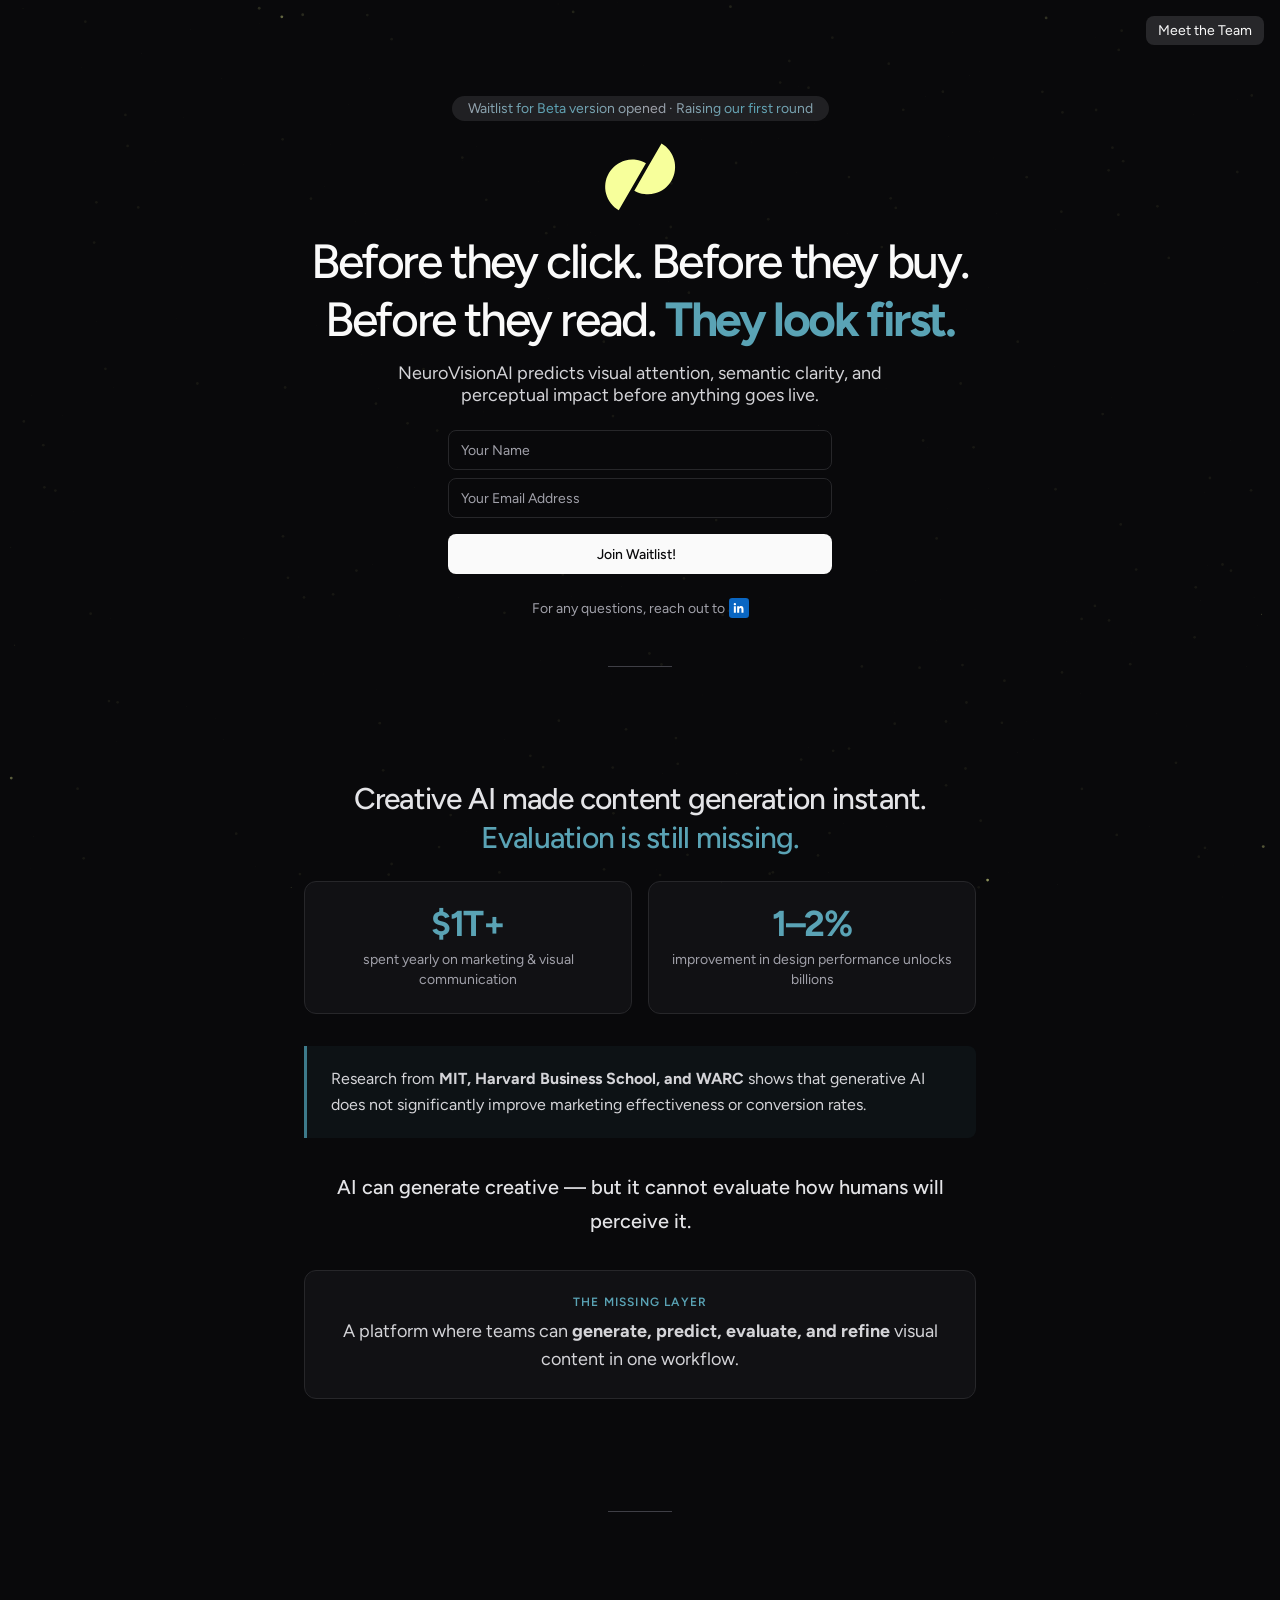
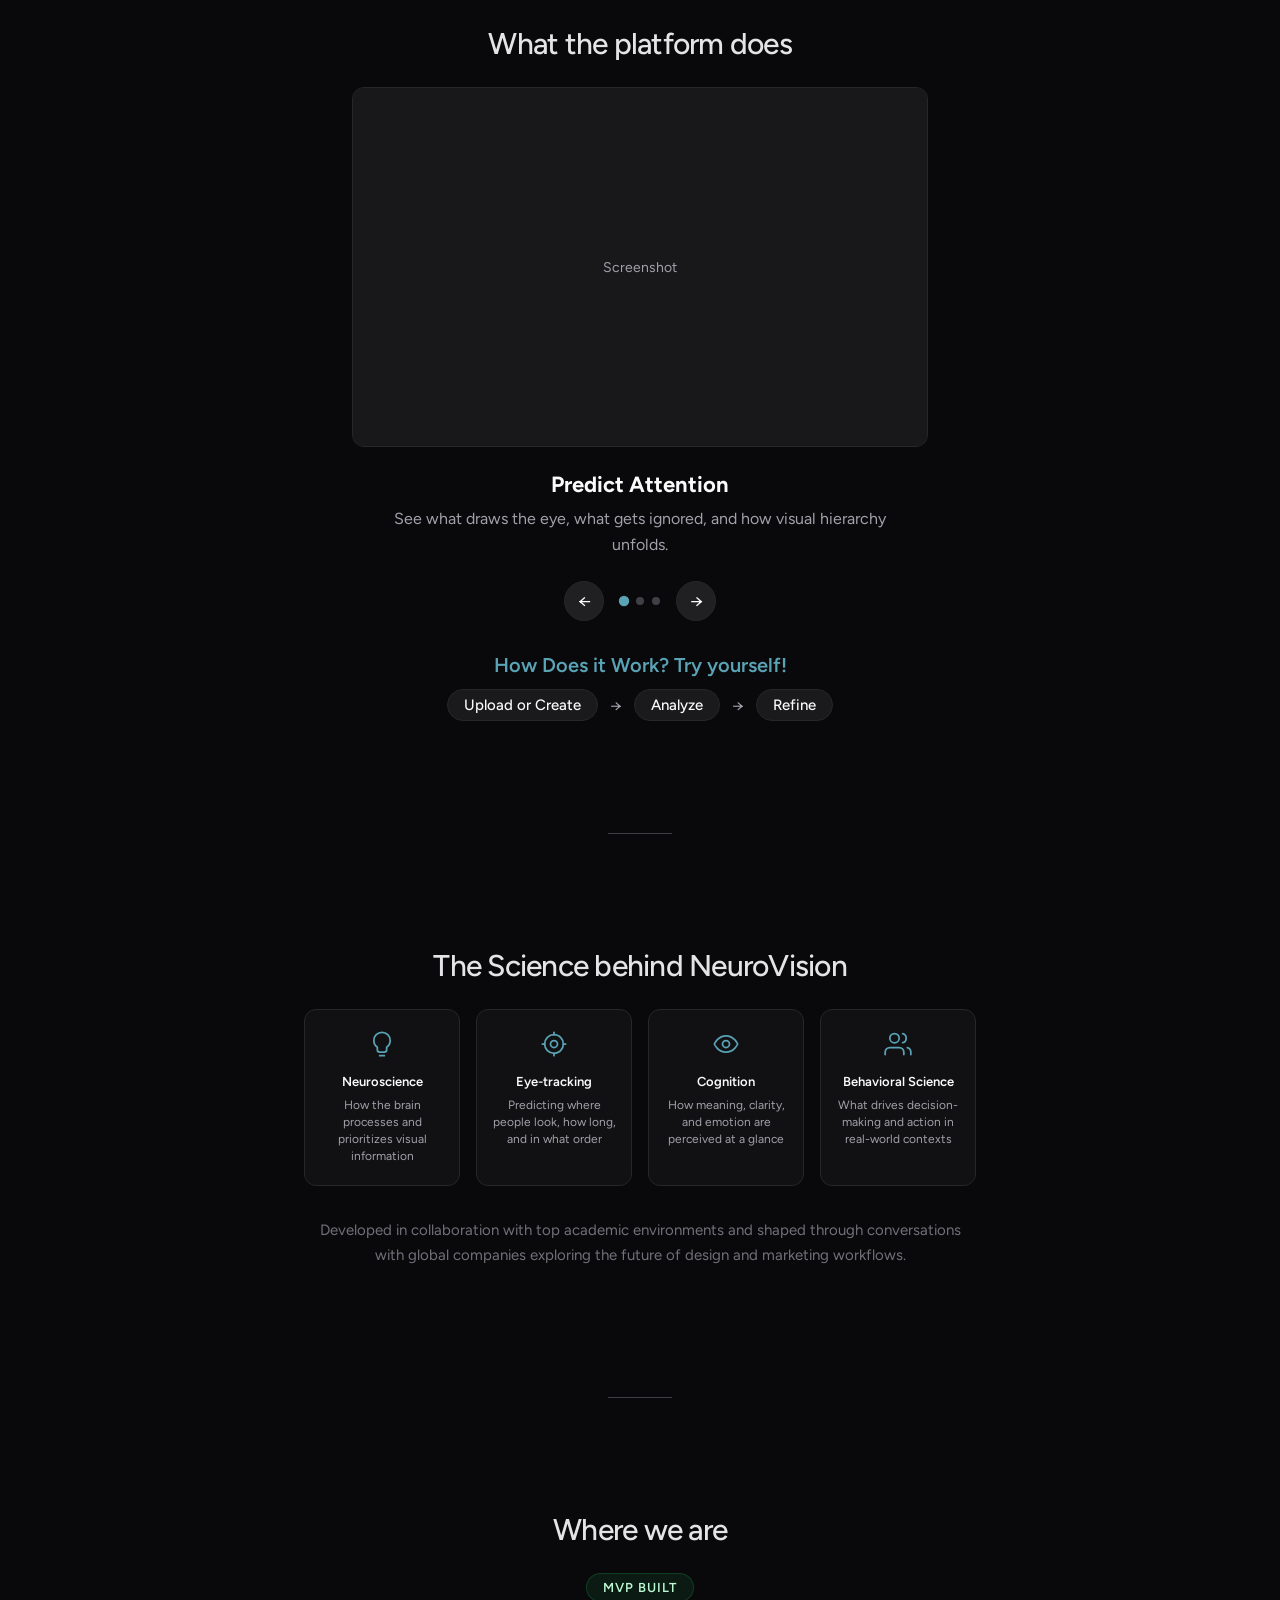
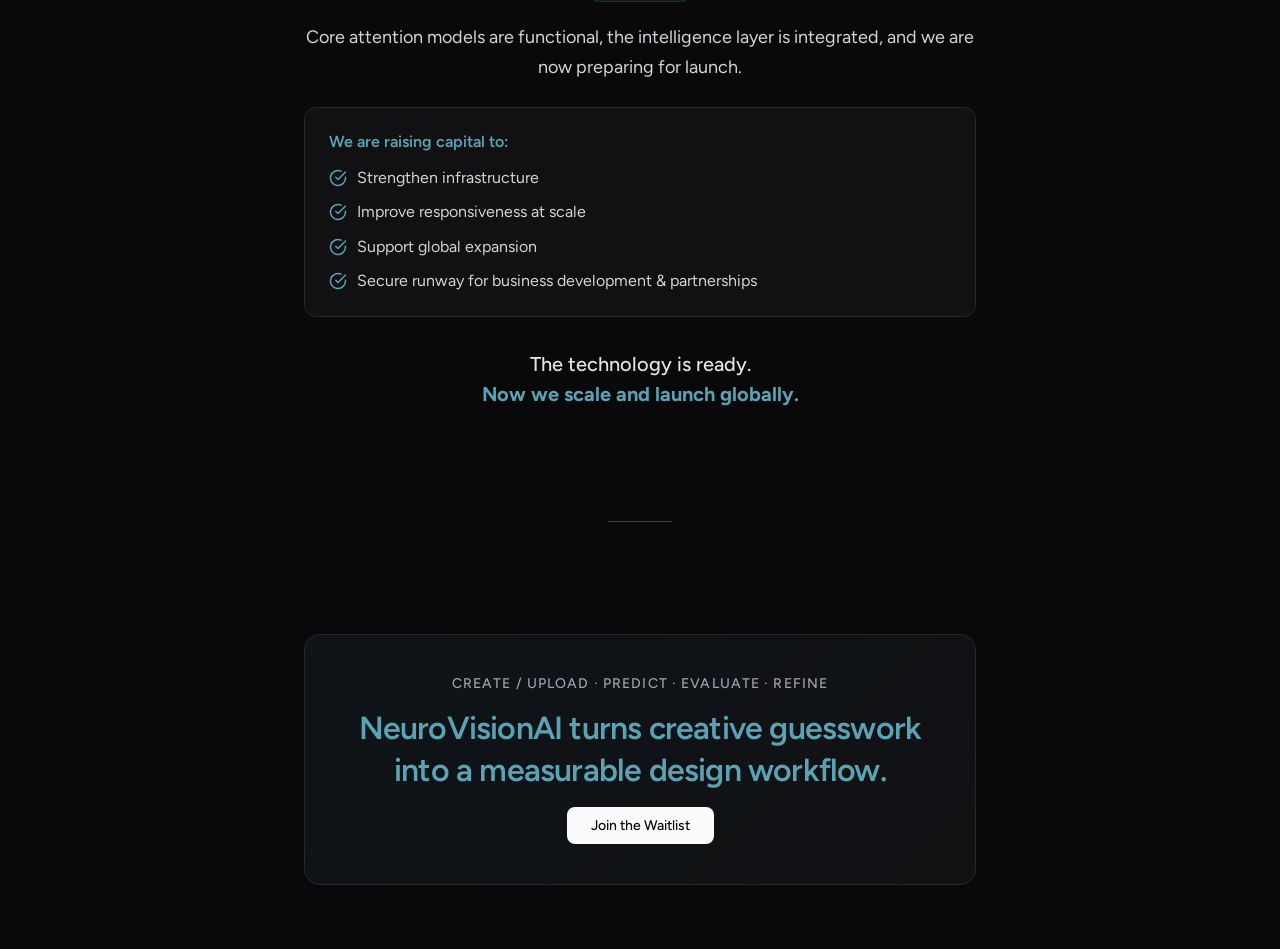
==== index.html @ b52b2489 "init" ====
<!DOCTYPE html>
<html lang="en" class="dark">
<head>
  <meta charset="UTF-8">
  <meta name="viewport" content="width=device-width, initial-scale=1.0">
  <title>NeuroVisionAI — Predict Visual Attention Before Anything Goes Live</title>
  <meta name="description" content="NeuroVisionAI predicts visual attention, semantic clarity, and perceptual impact before anything goes live.">
  <meta property="og:title" content="NeuroVisionAI — Predict Visual Attention Before Anything Goes Live">
  <meta property="og:description" content="NeuroVisionAI predicts visual attention, semantic clarity, and perceptual impact before anything goes live.">
  <meta property="og:image" content="assets/opengraph-image.png">
  <meta name="twitter:card" content="summary_large_image">
  <meta name="twitter:image" content="assets/twitter-image.png">
  <link rel="preconnect" href="https://fonts.googleapis.com">
  <link rel="preconnect" href="https://fonts.gstatic.com" crossorigin>
  <link href="https://fonts.googleapis.com/css2?family=Figtree:wght@300..900&display=swap" rel="stylesheet">
  <link rel="stylesheet" href="style.css">
</head>
<body>
  <!-- Particles canvas -->
  <div id="particles-container" aria-hidden="true">
    <canvas id="particles-canvas"></canvas>
  </div>

  <main>
    <!-- Top nav -->
    <nav class="top-nav fade-in">
      <a href="about.html" class="about-link">Meet the Team</a>
    </nav>

    <section>
      <!-- CTA -->
      <div id="cta" class="fade-in fade-delay-1">
        <div class="badge-container">
          <div class="shimmer-badge">
            <span class="shimmer-text">Waitlist for Beta version opened &middot; Raising our first round</span>
          </div>
        </div>
        <img src="assets/logo.svg" alt="NeuroVisionAI logo" class="logo" />
        <h1 class="heading">Before they click. Before they buy. Before they read. <strong>They look first.</strong></h1>
        <p class="subheading">NeuroVisionAI predicts visual attention, semantic clarity, and perceptual impact before anything goes live.</p>
      </div>

      <!-- Form -->
      <div id="form-section" class="fade-in fade-delay-2">
        <form id="waitlist-form" onsubmit="return false;">
          <input type="text" id="name-input" placeholder="Your Name" autocomplete="name" />
          <input type="email" id="email-input" placeholder="Your Email Address" autocomplete="email" />
          <button type="submit" id="submit-btn" class="submit-btn">
            <span id="btn-text">Join Waitlist!</span>
            <svg id="btn-arrow" viewBox="0 0 448 512" width="14" height="14" fill="currentColor"><path d="M438.6 278.6c12.5-12.5 12.5-32.8 0-45.3l-160-160c-12.5-12.5-32.8-12.5-45.3 0s-12.5 32.8 0 45.3L338.8 224 32 224c-17.7 0-32 14.3-32 32s14.3 32 32 32l306.7 0L233.4 393.4c-12.5 12.5-12.5 32.8 0 45.3s32.8 12.5 45.3 0l160-160z"/></svg>
          </button>
        </form>
        <div class="contact-info">
          <p>For any questions, reach out to </p>
          <a href="https://www.linkedin.com/company/neurovisionaiglobal" target="_blank" rel="noopener noreferrer" class="linkedin-icon">
            <svg viewBox="0 0 448 512" width="16" height="16" fill="currentColor"><path d="M100.28 448H7.4V148.9h92.88zM53.79 108.1C24.09 108.1 0 83.5 0 53.8a53.79 53.79 0 0 1 107.58 0c0 29.7-24.1 54.3-53.79 54.3zM447.9 448h-92.68V302.4c0-34.7-.7-79.2-48.29-79.2-48.29 0-55.69 37.7-55.69 76.7V448h-92.78V148.9h89.08v40.8h1.3c12.4-23.5 42.69-48.3 87.83-48.3 93.97 0 111.28 61.9 111.28 142.3V448z"/></svg>
          </a>
        </div>
      </div>

      <div class="divider"></div>

      <!-- Problem / Solution -->
      <div id="problem-section" class="fade-in-scroll">
        <h2 class="section-heading">Creative AI made content generation instant.<br><span class="text-highlight">Evaluation is still missing.</span></h2>

        <div class="stat-cards">
          <div class="stat-card">
            <span class="stat-value">$1T+</span>
            <span class="stat-label">spent yearly on marketing &amp; visual communication</span>
          </div>
          <div class="stat-card">
            <span class="stat-value">1–2%</span>
            <span class="stat-label">improvement in design performance unlocks billions</span>
          </div>
        </div>

        <div class="callout-box">
          <p class="callout-text">Research from <strong>MIT, Harvard Business School, and WARC</strong> shows that generative AI does not significantly improve marketing effectiveness or conversion rates.</p>
        </div>

        <p class="section-text section-text-lg">AI can generate creative — but it cannot evaluate how humans will perceive it.</p>

        <div class="solution-box">
          <p class="solution-label">The missing layer</p>
          <p class="solution-text">A platform where teams can <strong>generate, predict, evaluate, and refine</strong> visual content in one workflow.</p>
        </div>
      </div>

      <div class="divider"></div>

      <!-- What the platform does — Slider -->
      <div id="features-section" class="fade-in-scroll">
        <h2 class="section-heading">What the platform does</h2>

        <div class="slider">
          <div class="slider-track">
            <!-- Slide 1 -->
            <div class="slide active" data-index="0">
              <div class="slide-image">
                <img src="assets/feature-predict.png" alt="Predict Attention — Analysis Results" onerror="this.style.display='none'" />
                <div class="image-placeholder">Screenshot</div>
              </div>
              <div class="slide-content">
                <h3 class="slide-title">Predict Attention</h3>
                <p class="slide-text">See what draws the eye, what gets ignored, and how visual hierarchy unfolds.</p>
              </div>
            </div>
            <!-- Slide 2 -->
            <div class="slide" data-index="1">
              <div class="slide-image">
                <img src="assets/feature-understand.png" alt="Understand Meaning — Insight Report" onerror="this.style.display='none'" />
                <div class="image-placeholder">Screenshot</div>
              </div>
              <div class="slide-content">
                <h3 class="slide-title">Understand Meaning</h3>
                <p class="slide-text">Evaluate what the design communicates, how it is interpreted, and the response it is likely to create.</p>
              </div>
            </div>
            <!-- Slide 3 -->
            <div class="slide" data-index="2">
              <div class="slide-image">
                <img src="assets/feature-refine.png" alt="Refine Creatives" onerror="this.style.display='none'" />
                <div class="image-placeholder">Screenshot</div>
              </div>
              <div class="slide-content">
                <h3 class="slide-title">Refine Creatives</h3>
                <p class="slide-text">Generate stronger, interactive, adjustable design versions based on perceptual and behavioral insight.</p>
              </div>
            </div>
          </div>

          <!-- Slider controls -->
          <div class="slider-controls">
            <button class="slider-btn slider-prev" aria-label="Previous">&larr;</button>
            <div class="slider-dots">
              <button class="dot active" data-slide="0"></button>
              <button class="dot" data-slide="1"></button>
              <button class="dot" data-slide="2"></button>
            </div>
            <button class="slider-btn slider-next" aria-label="Next">&rarr;</button>
          </div>
        </div>

        <h3 class="workflow-heading">How Does it Work? Try yourself!</h3>
        <p class="workflow-steps">
          <span class="step">Upload or Create</span>
          <span class="step-arrow">&rarr;</span>
          <span class="step">Analyze</span>
          <span class="step-arrow">&rarr;</span>
          <span class="step">Refine</span>
        </p>
      </div>

      <div class="divider"></div>

      <!-- The Science behind NeuroVision -->
      <div id="science-section" class="fade-in-scroll">
        <h2 class="section-heading">The Science behind NeuroVision</h2>

        <div class="science-grid">
          <div class="science-card">
            <div class="science-icon">
              <svg viewBox="0 0 24 24" width="28" height="28" fill="none" stroke="currentColor" stroke-width="1.5" stroke-linecap="round" stroke-linejoin="round"><path d="M12 2a7 7 0 0 1 7 7c0 2.38-1.19 4.47-3 5.74V17a2 2 0 0 1-2 2h-4a2 2 0 0 1-2-2v-2.26C6.19 13.47 5 11.38 5 9a7 7 0 0 1 7-7z"/><line x1="10" y1="22" x2="14" y2="22"/></svg>
            </div>
            <h3 class="science-title">Neuroscience</h3>
            <p class="science-desc">How the brain processes and prioritizes visual information</p>
          </div>
          <div class="science-card">
            <div class="science-icon">
              <svg viewBox="0 0 24 24" width="28" height="28" fill="none" stroke="currentColor" stroke-width="1.5" stroke-linecap="round" stroke-linejoin="round"><circle cx="12" cy="12" r="3"/><circle cx="12" cy="12" r="8"/><line x1="12" y1="2" x2="12" y2="4"/><line x1="12" y1="20" x2="12" y2="22"/><line x1="2" y1="12" x2="4" y2="12"/><line x1="20" y1="12" x2="22" y2="12"/></svg>
            </div>
            <h3 class="science-title">Eye-tracking</h3>
            <p class="science-desc">Predicting where people look, how long, and in what order</p>
          </div>
          <div class="science-card">
            <div class="science-icon">
              <svg viewBox="0 0 24 24" width="28" height="28" fill="none" stroke="currentColor" stroke-width="1.5" stroke-linecap="round" stroke-linejoin="round"><path d="M2 12s3-7 10-7 10 7 10 7-3 7-10 7-10-7-10-7z"/><circle cx="12" cy="12" r="3"/></svg>
            </div>
            <h3 class="science-title">Cognition</h3>
            <p class="science-desc">How meaning, clarity, and emotion are perceived at a glance</p>
          </div>
          <div class="science-card">
            <div class="science-icon">
              <svg viewBox="0 0 24 24" width="28" height="28" fill="none" stroke="currentColor" stroke-width="1.5" stroke-linecap="round" stroke-linejoin="round"><path d="M17 21v-2a4 4 0 0 0-4-4H5a4 4 0 0 0-4 4v2"/><circle cx="9" cy="7" r="4"/><path d="M23 21v-2a4 4 0 0 0-3-3.87"/><path d="M16 3.13a4 4 0 0 1 0 7.75"/></svg>
            </div>
            <h3 class="science-title">Behavioral Science</h3>
            <p class="science-desc">What drives decision-making and action in real-world contexts</p>
          </div>
        </div>

        <p class="section-text science-collab">Developed in collaboration with top academic environments and shaped through conversations with global companies exploring the future of design and marketing workflows.</p>
      </div>

      <div class="divider"></div>

      <!-- Where we are -->
      <div id="status-section" class="fade-in-scroll">
        <h2 class="section-heading">Where we are</h2>

        <div class="status-badge">MVP Built</div>
        <p class="section-text">Core attention models are functional, the intelligence layer is integrated, and we are now preparing for launch.</p>

        <div class="raise-card">
          <p class="raise-heading">We are raising capital to:</p>
          <ul class="raise-list">
            <li>
              <span class="raise-icon">
                <svg viewBox="0 0 24 24" width="18" height="18" fill="none" stroke="currentColor" stroke-width="2" stroke-linecap="round" stroke-linejoin="round"><path d="M22 11.08V12a10 10 0 1 1-5.93-9.14"/><polyline points="22 4 12 14.01 9 11.01"/></svg>
              </span>
              Strengthen infrastructure
            </li>
            <li>
              <span class="raise-icon">
                <svg viewBox="0 0 24 24" width="18" height="18" fill="none" stroke="currentColor" stroke-width="2" stroke-linecap="round" stroke-linejoin="round"><path d="M22 11.08V12a10 10 0 1 1-5.93-9.14"/><polyline points="22 4 12 14.01 9 11.01"/></svg>
              </span>
              Improve responsiveness at scale
            </li>
            <li>
              <span class="raise-icon">
                <svg viewBox="0 0 24 24" width="18" height="18" fill="none" stroke="currentColor" stroke-width="2" stroke-linecap="round" stroke-linejoin="round"><path d="M22 11.08V12a10 10 0 1 1-5.93-9.14"/><polyline points="22 4 12 14.01 9 11.01"/></svg>
              </span>
              Support global expansion
            </li>
            <li>
              <span class="raise-icon">
                <svg viewBox="0 0 24 24" width="18" height="18" fill="none" stroke="currentColor" stroke-width="2" stroke-linecap="round" stroke-linejoin="round"><path d="M22 11.08V12a10 10 0 1 1-5.93-9.14"/><polyline points="22 4 12 14.01 9 11.01"/></svg>
              </span>
              Secure runway for business development &amp; partnerships
            </li>
          </ul>
        </div>

        <p class="status-closing">The technology is ready.<br><strong>Now we scale and launch globally.</strong></p>
      </div>

      <div class="divider"></div>

      <!-- Bottom CTA -->
      <div id="bottom-cta" class="fade-in-scroll">
        <div class="bottom-cta-inner">
          <p class="bottom-workflow">Create / Upload &middot; Predict &middot; Evaluate &middot; Refine</p>
          <h2 class="bottom-tagline">NeuroVisionAI turns creative guesswork into a measurable design workflow.</h2>
          <a href="#form-section" class="bottom-cta-btn">Join the Waitlist</a>
        </div>
      </div>
    </section>
  </main>

  <!-- Toast container -->
  <div id="toast-container"></div>

  <script src="script.js"></script>
</body>
</html>
---- style.css ----
/* Reset & Base */
*, *::before, *::after {
  margin: 0;
  padding: 0;
  box-sizing: border-box;
}

:root {
  --background: #09090b;
  --foreground: #fafafa;
  --muted: #27272a;
  --muted-foreground: #a1a1aa;
  --border: #27272a;
  --accent: #27272a;
  --yellow: #F7FF9B;
  --yellow-50: #fefce8;
  --yellow-100: #fef9c3;
  --yellow-200: #fef08a;
  --yellow-300: #fde047;
  --teal: #3d7a8a;
  --teal-light: #5aa3b5;
  --radius: 0.5rem;
}

::selection {
  background: var(--accent);
  color: var(--teal-light);
}

html {
  scroll-behavior: smooth;
}

body {
  font-family: 'Figtree', sans-serif;
  background: var(--background);
  color: var(--foreground);
  min-height: 100vh;
  overflow-x: hidden;
}

/* Particles */
#particles-container {
  position: fixed;
  inset: 0;
  z-index: -100;
}

#particles-canvas {
  width: 100vw;
  height: 100vh;
}

/* Main layout */
main {
  display: flex;
  flex-direction: column;
  align-items: center;
  min-height: 100vh;
  padding-top: 3rem;
}

@media (min-width: 768px) {
  main {
    padding-top: 6rem;
  }
}

section {
  display: flex;
  flex-direction: column;
  align-items: center;
  padding: 0 1rem;
}

@media (min-width: 640px) {
  section { padding: 0 1.5rem; }
}
@media (min-width: 1024px) {
  section { padding: 0 2rem; }
}

/* Fade-in animations */
.fade-in {
  opacity: 0;
  filter: blur(10px);
  transform: translateY(8px);
  animation: fadeIn 0.5s ease-out forwards;
}

.fade-delay-1 { animation-delay: 0.1s; }
.fade-delay-2 { animation-delay: 0.2s; }
.fade-delay-3 { animation-delay: 0.3s; }
.fade-delay-4 { animation-delay: 0.4s; }

/* Scroll-triggered: start hidden, JS adds .is-visible */
.fade-in-scroll {
  opacity: 0;
  filter: blur(10px);
  transform: translateY(16px);
  transition: opacity 0.6s ease-out, filter 0.6s ease-out, transform 0.6s ease-out;
}

.fade-in-scroll.is-visible {
  opacity: 1;
  filter: blur(0);
  transform: translateY(0);
}

@keyframes fadeIn {
  to {
    opacity: 1;
    filter: blur(0);
    transform: translateY(0);
  }
}

/* Header */
header {
  position: fixed;
  top: 0;
  left: 0;
  right: 0;
  display: flex;
  justify-content: space-between;
  z-index: 50;
  padding: 1rem;
}

.header-btn {
  display: inline-flex;
  align-items: center;
  gap: 0;
  padding: 0.375rem 0.75rem;
  font-size: 0.875rem;
  font-family: inherit;
  background: var(--muted);
  color: var(--foreground);
  border: none;
  border-radius: var(--radius);
  cursor: pointer;
  transition: color 0.15s ease;
}

.header-btn:hover {
  color: var(--teal-light);
}

.btn-text {
  display: none;
}

@media (min-width: 768px) {
  .header-btn { gap: 0.375rem; }
  .btn-text { display: inline; }
}

/* CTA */
#cta {
  display: flex;
  flex-direction: column;
  gap: 0.5rem;
  width: 100%;
  max-width: 42rem;
}

.badge-container {
  display: flex;
  align-items: center;
  justify-content: center;
}

.shimmer-badge {
  display: flex;
  align-items: center;
  justify-content: center;
  width: fit-content;
  border-radius: 9999px;
  background: rgba(39, 39, 42, 0.8);
}

.shimmer-text {
  padding: 0.25rem 1rem;
  font-size: 0.875rem;
  background: linear-gradient(
    90deg,
    #a1a1aa 0%,
    var(--teal-light) 50%,
    #a1a1aa 100%
  );
  background-size: 200px 100%;
  -webkit-background-clip: text;
  background-clip: text;
  -webkit-text-fill-color: transparent;
  animation: shimmer 2s linear infinite;
}

@keyframes shimmer {
  0% { background-position: -200px 0; }
  100% { background-position: 200px 0; }
}

.logo {
  width: 6rem;
  height: 6rem;
  margin: 0 auto;
}

.heading {
  text-align: center;
  font-size: 1.875rem;
  font-weight: 500;
  letter-spacing: -0.05em;
  line-height: 1.2;
}

@media (min-width: 640px) {
  .heading { font-size: 3rem; }
}

.heading strong {
  color: var(--teal-light);
}

.subheading {
  max-width: 34rem;
  margin: 0.375rem auto 0;
  text-align: center;
  font-size: 1rem;
  color: #d4d4d8;
}

@media (min-width: 640px) {
  .subheading { font-size: 1.125rem; }
}

/* Form */
#form-section {
  margin-top: 1.5rem;
  width: 100%;
  max-width: 24rem;
  display: flex;
  flex-direction: column;
  gap: 0.5rem;
}

#waitlist-form {
  display: flex;
  flex-direction: column;
  gap: 0.5rem;
}

#waitlist-form input {
  width: 100%;
  height: 2.5rem;
  padding: 0.5rem 0.75rem;
  font-size: 0.875rem;
  font-family: inherit;
  background: var(--background);
  color: var(--foreground);
  border: 1px solid var(--border);
  border-radius: var(--radius);
  outline: none;
  transition: box-shadow 0.15s, border-color 0.15s;
}

#waitlist-form input::placeholder {
  color: var(--muted-foreground);
}

#waitlist-form input:focus {
  border-color: var(--teal);
  box-shadow: 0 0 0 2px rgba(61, 122, 138, 0.25);
}

.submit-btn {
  display: inline-flex;
  align-items: center;
  justify-content: center;
  gap: 0.5rem;
  width: 100%;
  height: 2.5rem;
  margin-top: 0.5rem;
  padding: 0.5rem 1rem;
  font-size: 0.875rem;
  font-weight: 500;
  font-family: inherit;
  background: var(--foreground);
  color: var(--background);
  border: none;
  border-radius: var(--radius);
  cursor: pointer;
  transition: background 0.15s, opacity 0.15s;
  overflow: hidden;
  position: relative;
}

.submit-btn:hover {
  background: #e4e4e7;
}

.submit-btn:disabled {
  opacity: 0.5;
  cursor: not-allowed;
}

.submit-btn svg {
  transition: transform 0.3s ease;
  opacity: 0;
  width: 0;
}

.submit-btn:hover svg {
  opacity: 1;
  width: 14px;
  transform: translateX(4px);
}

.submit-btn:focus-visible {
  outline: 2px solid var(--teal);
  outline-offset: 2px;
}

.contact-info {
  display: flex;
  align-items: center;
  justify-content: center;
  gap: 0.25rem;
  margin-top: 1rem;
  color: var(--muted-foreground);
  font-size: 0.875rem;
}

.contact-info a {
  color: var(--muted-foreground);
  transition: color 0.2s;
  display: inline-flex;
  align-items: center;
}

.contact-info a:hover {
  color: var(--teal-light);
}

/* LinkedIn icon — blue badge, shared across pages */
.contact-info .linkedin-icon {
  display: inline-flex;
  align-items: center;
  justify-content: center;
  width: 1.25rem;
  height: 1.25rem;
  background: #0a66c2;
  border-radius: 0.2rem;
  color: #fff;
  transition: opacity 0.2s;
}

.contact-info .linkedin-icon svg {
  width: 0.7rem;
  height: 0.7rem;
}

.contact-info .linkedin-icon:hover {
  opacity: 0.8;
  color: #fff;
}

/* Dividers */
.divider {
  width: 4rem;
  height: 1px;
  background: #3f3f46;
  margin: 2.5rem auto;
}

@media (min-width: 768px) {
  .divider { margin: 3rem auto; }
}

/* Content sections */
#problem-section,
#features-section,
#science-section,
#status-section,
#bottom-cta {
  width: 100%;
  max-width: 42rem;
  padding: 3rem 0;
  text-align: center;
}

@media (min-width: 768px) {
  #problem-section,
  #features-section,
  #science-section,
  #status-section,
  #bottom-cta {
    padding: 4rem 0;
  }
}

.section-heading {
  font-size: 1.5rem;
  font-weight: 500;
  letter-spacing: -0.025em;
  color: #e4e4e7;
  margin-bottom: 1.5rem;
  line-height: 1.3;
}

@media (min-width: 768px) {
  .section-heading { font-size: 1.875rem; }
}

.section-text {
  font-size: 1rem;
  color: #d4d4d8;
  line-height: 1.7;
  margin-bottom: 1rem;
}

.section-text-lg {
  font-size: 1.125rem;
  font-weight: 500;
  color: #e4e4e7;
  margin: 2rem 0;
}

@media (min-width: 640px) {
  .section-text { font-size: 1.125rem; }
  .section-text-lg { font-size: 1.25rem; }
}

.text-highlight {
  color: var(--teal-light);
}

/* Stat cards */
.stat-cards {
  display: grid;
  grid-template-columns: 1fr;
  gap: 1rem;
  margin-bottom: 2rem;
}

@media (min-width: 480px) {
  .stat-cards { grid-template-columns: 1fr 1fr; }
}

.stat-card {
  display: flex;
  flex-direction: column;
  align-items: center;
  gap: 0.5rem;
  padding: 1.5rem 1.25rem;
  background: rgba(24, 24, 27, 0.6);
  border: 1px solid var(--border);
  border-radius: 0.75rem;
}

.stat-value {
  font-size: 2.25rem;
  font-weight: 700;
  letter-spacing: -0.03em;
  color: var(--teal-light);
  line-height: 1;
}

.stat-label {
  font-size: 0.875rem;
  color: var(--muted-foreground);
  text-align: center;
  line-height: 1.4;
}

/* Callout box */
.callout-box {
  padding: 1.25rem 1.5rem;
  background: rgba(61, 122, 138, 0.08);
  border-left: 3px solid var(--teal);
  border-radius: 0 0.5rem 0.5rem 0;
  margin-bottom: 0.5rem;
}

.callout-text {
  font-size: 0.9375rem;
  color: #d4d4d8;
  line-height: 1.6;
  text-align: left;
}

@media (min-width: 640px) {
  .callout-text { font-size: 1rem; }
}

/* Solution box */
.solution-box {
  padding: 1.5rem;
  background: rgba(24, 24, 27, 0.6);
  border: 1px solid var(--border);
  border-radius: 0.75rem;
}

.solution-label {
  font-size: 0.75rem;
  font-weight: 600;
  text-transform: uppercase;
  letter-spacing: 0.1em;
  color: var(--teal-light);
  margin-bottom: 0.5rem;
}

.solution-text {
  font-size: 1rem;
  color: #d4d4d8;
  line-height: 1.6;
}

@media (min-width: 640px) {
  .solution-text { font-size: 1.125rem; }
}

/* Slider */
.slider {
  width: 100%;
  margin: 1rem 0 2rem;
}

.slider-track {
  position: relative;
  min-height: 20rem;
}

.slide {
  display: none;
  flex-direction: column;
  align-items: center;
  gap: 1.5rem;
  animation: slideFadeIn 0.4s ease-out;
}

.slide.active {
  display: flex;
}

@keyframes slideFadeIn {
  from { opacity: 0; transform: translateY(12px); }
  to { opacity: 1; transform: translateY(0); }
}

.slide-image {
  position: relative;
  width: 100%;
  max-width: 36rem;
  aspect-ratio: 16 / 10;
  border-radius: 0.75rem;
  overflow: hidden;
  background: #18181b;
  border: 1px solid var(--border);
}

.slide-image img {
  width: 100%;
  height: 100%;
  object-fit: cover;
}

.slide-image img + .image-placeholder {
  display: none;
}

.slide-image img[style*="display: none"] + .image-placeholder {
  display: flex;
}

.image-placeholder {
  position: absolute;
  inset: 0;
  display: flex;
  align-items: center;
  justify-content: center;
  font-size: 0.875rem;
  color: var(--muted-foreground);
  background: #18181b;
}

.slide-content {
  text-align: center;
  max-width: 32rem;
}

.slide-title {
  font-size: 1.375rem;
  font-weight: 700;
  color: var(--foreground);
  margin-bottom: 0.5rem;
}

.slide-text {
  font-size: 1rem;
  color: #a1a1aa;
  line-height: 1.6;
}

/* Slider controls */
.slider-controls {
  display: flex;
  align-items: center;
  justify-content: center;
  gap: 1rem;
  margin-top: 1.5rem;
}

.slider-btn {
  display: flex;
  align-items: center;
  justify-content: center;
  width: 2.5rem;
  height: 2.5rem;
  font-size: 1.125rem;
  font-family: inherit;
  background: rgba(39, 39, 42, 0.8);
  color: var(--foreground);
  border: 1px solid var(--border);
  border-radius: 50%;
  cursor: pointer;
  transition: border-color 0.15s, color 0.15s;
}

.slider-btn:hover {
  border-color: var(--teal);
  color: var(--teal-light);
}

.slider-dots {
  display: flex;
  gap: 0.5rem;
}

.dot {
  width: 0.5rem;
  height: 0.5rem;
  border-radius: 50%;
  border: none;
  background: #3f3f46;
  cursor: pointer;
  transition: background 0.2s, transform 0.2s;
}

.dot.active {
  background: var(--teal-light);
  transform: scale(1.3);
}

.dot:hover {
  background: var(--teal);
}

/* Workflow */
.workflow-heading {
  font-size: 1.25rem;
  font-weight: 600;
  color: var(--teal-light);
  margin-top: 1rem;
  margin-bottom: 0.75rem;
}

.workflow-steps {
  display: flex;
  align-items: center;
  justify-content: center;
  gap: 0.75rem;
  flex-wrap: wrap;
}

.step {
  padding: 0.375rem 1rem;
  font-size: 0.9375rem;
  font-weight: 500;
  color: var(--foreground);
  background: rgba(39, 39, 42, 0.6);
  border: 1px solid var(--border);
  border-radius: 9999px;
}

.step-arrow {
  color: var(--muted-foreground);
  font-size: 1rem;
}

/* Science grid */
.science-grid {
  display: grid;
  grid-template-columns: 1fr 1fr;
  gap: 1rem;
  margin-bottom: 2rem;
}

@media (min-width: 640px) {
  .science-grid { grid-template-columns: repeat(4, 1fr); }
}

.science-card {
  display: flex;
  flex-direction: column;
  align-items: center;
  gap: 0.5rem;
  padding: 1.25rem 0.75rem;
  background: rgba(24, 24, 27, 0.6);
  border: 1px solid var(--border);
  border-radius: 0.75rem;
  transition: border-color 0.2s;
}

.science-card:hover {
  border-color: var(--teal);
}

.science-icon {
  color: var(--teal-light);
  margin-bottom: 0.25rem;
}

.science-title {
  font-size: 0.8125rem;
  font-weight: 600;
  color: var(--foreground);
  text-align: center;
}

.science-desc {
  font-size: 0.75rem;
  color: var(--muted-foreground);
  text-align: center;
  line-height: 1.4;
}

.science-collab {
  margin-top: 0.5rem;
  font-size: 0.9375rem;
  color: #71717a;
}

/* Status section */
.status-badge {
  display: inline-flex;
  align-items: center;
  padding: 0.375rem 1rem;
  font-size: 0.8125rem;
  font-weight: 600;
  text-transform: uppercase;
  letter-spacing: 0.08em;
  color: #bbf7d0;
  background: rgba(20, 83, 45, 0.25);
  border: 1px solid rgba(34, 197, 94, 0.2);
  border-radius: 9999px;
  margin-bottom: 1.25rem;
}

.raise-card {
  margin: 1.5rem 0 2rem;
  padding: 1.5rem;
  background: rgba(24, 24, 27, 0.6);
  border: 1px solid var(--border);
  border-radius: 0.75rem;
  text-align: left;
}

.raise-heading {
  font-size: 1rem;
  font-weight: 600;
  color: var(--teal-light);
  margin-bottom: 1rem;
}

.raise-list {
  list-style: none;
  padding: 0;
  display: flex;
  flex-direction: column;
  gap: 0.75rem;
}

.raise-list li {
  display: flex;
  align-items: center;
  gap: 0.625rem;
  font-size: 0.9375rem;
  color: #d4d4d8;
  line-height: 1.4;
}

@media (min-width: 640px) {
  .raise-list li { font-size: 1rem; }
}

.raise-icon {
  flex-shrink: 0;
  color: var(--teal-light);
  display: flex;
}

.status-closing {
  font-size: 1.125rem;
  font-weight: 500;
  color: #e4e4e7;
  line-height: 1.5;
}

.status-closing strong {
  color: var(--teal-light);
}

@media (min-width: 640px) {
  .status-closing { font-size: 1.25rem; }
}

/* Bottom CTA */
.bottom-cta-inner {
  display: flex;
  flex-direction: column;
  align-items: center;
  gap: 1rem;
  padding: 2.5rem 2rem;
  background: linear-gradient(135deg, rgba(61, 122, 138, 0.1) 0%, rgba(24, 24, 27, 0.6) 100%);
  border: 1px solid var(--border);
  border-radius: 1rem;
}

.bottom-workflow {
  font-size: 0.875rem;
  font-weight: 500;
  color: var(--muted-foreground);
  letter-spacing: 0.08em;
  text-transform: uppercase;
}

.bottom-tagline {
  font-size: 1.5rem;
  font-weight: 600;
  color: var(--teal-light);
  letter-spacing: -0.025em;
  line-height: 1.3;
  text-align: center;
}

@media (min-width: 768px) {
  .bottom-tagline { font-size: 2rem; }
}

.bottom-cta-btn {
  display: inline-flex;
  align-items: center;
  justify-content: center;
  padding: 0.625rem 1.5rem;
  font-size: 0.875rem;
  font-weight: 500;
  font-family: inherit;
  color: var(--background);
  background: var(--foreground);
  border-radius: var(--radius);
  text-decoration: none;
  transition: background 0.15s;
}

.bottom-cta-btn:hover {
  background: #e4e4e7;
}

#bottom-cta {
  padding-bottom: 4rem;
}

/* Top nav */
.top-nav {
  position: fixed;
  top: 0;
  right: 0;
  z-index: 50;
  padding: 1rem;
}

.about-link {
  display: inline-flex;
  align-items: center;
  padding: 0.375rem 0.75rem;
  font-size: 0.875rem;
  font-family: inherit;
  color: var(--foreground);
  background: var(--muted);
  border-radius: var(--radius);
  text-decoration: none;
  transition: color 0.15s;
}

.about-link:hover {
  color: var(--teal-light);
}

/* Toast */
#toast-container {
  position: fixed;
  top: 1rem;
  left: 50%;
  transform: translateX(-50%);
  z-index: 100;
  display: flex;
  flex-direction: column;
  gap: 0.5rem;
  pointer-events: none;
}

.toast {
  padding: 0.75rem 1.25rem;
  border-radius: var(--radius);
  font-size: 0.875rem;
  font-family: inherit;
  color: var(--foreground);
  background: #18181b;
  border: 1px solid var(--border);
  box-shadow: 0 4px 12px rgba(0, 0, 0, 0.4);
  pointer-events: auto;
  animation: toastIn 0.3s ease-out;
  white-space: nowrap;
}

.toast.toast-error {
  border-color: #7f1d1d;
}

.toast.toast-success {
  border-color: #14532d;
}

.toast.toast-loading {
  border-color: #3f3f46;
}

.toast-out {
  animation: toastOut 0.3s ease-in forwards;
}

@keyframes toastIn {
  from {
    opacity: 0;
    transform: translateY(-10px);
  }
  to {
    opacity: 1;
    transform: translateY(0);
  }
}

@keyframes toastOut {
  from {
    opacity: 1;
    transform: translateY(0);
  }
  to {
    opacity: 0;
    transform: translateY(-10px);
  }
}
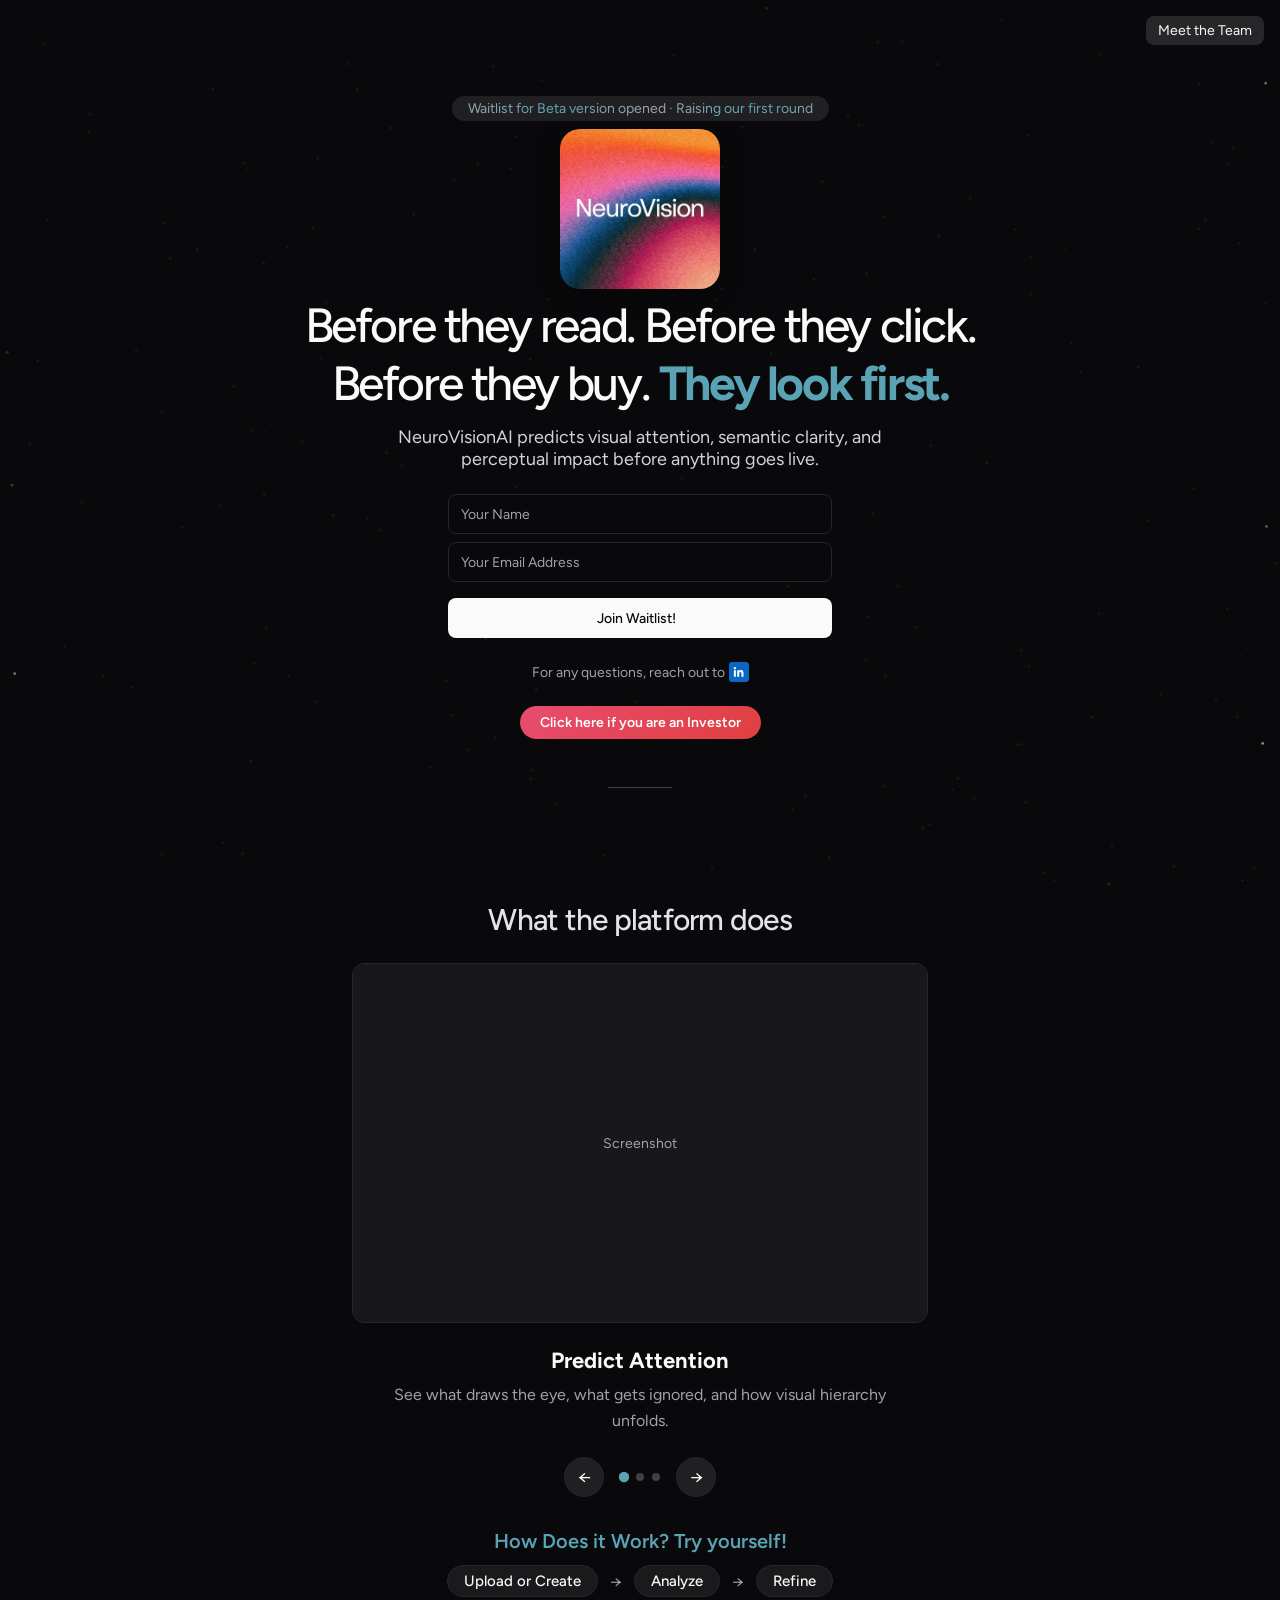
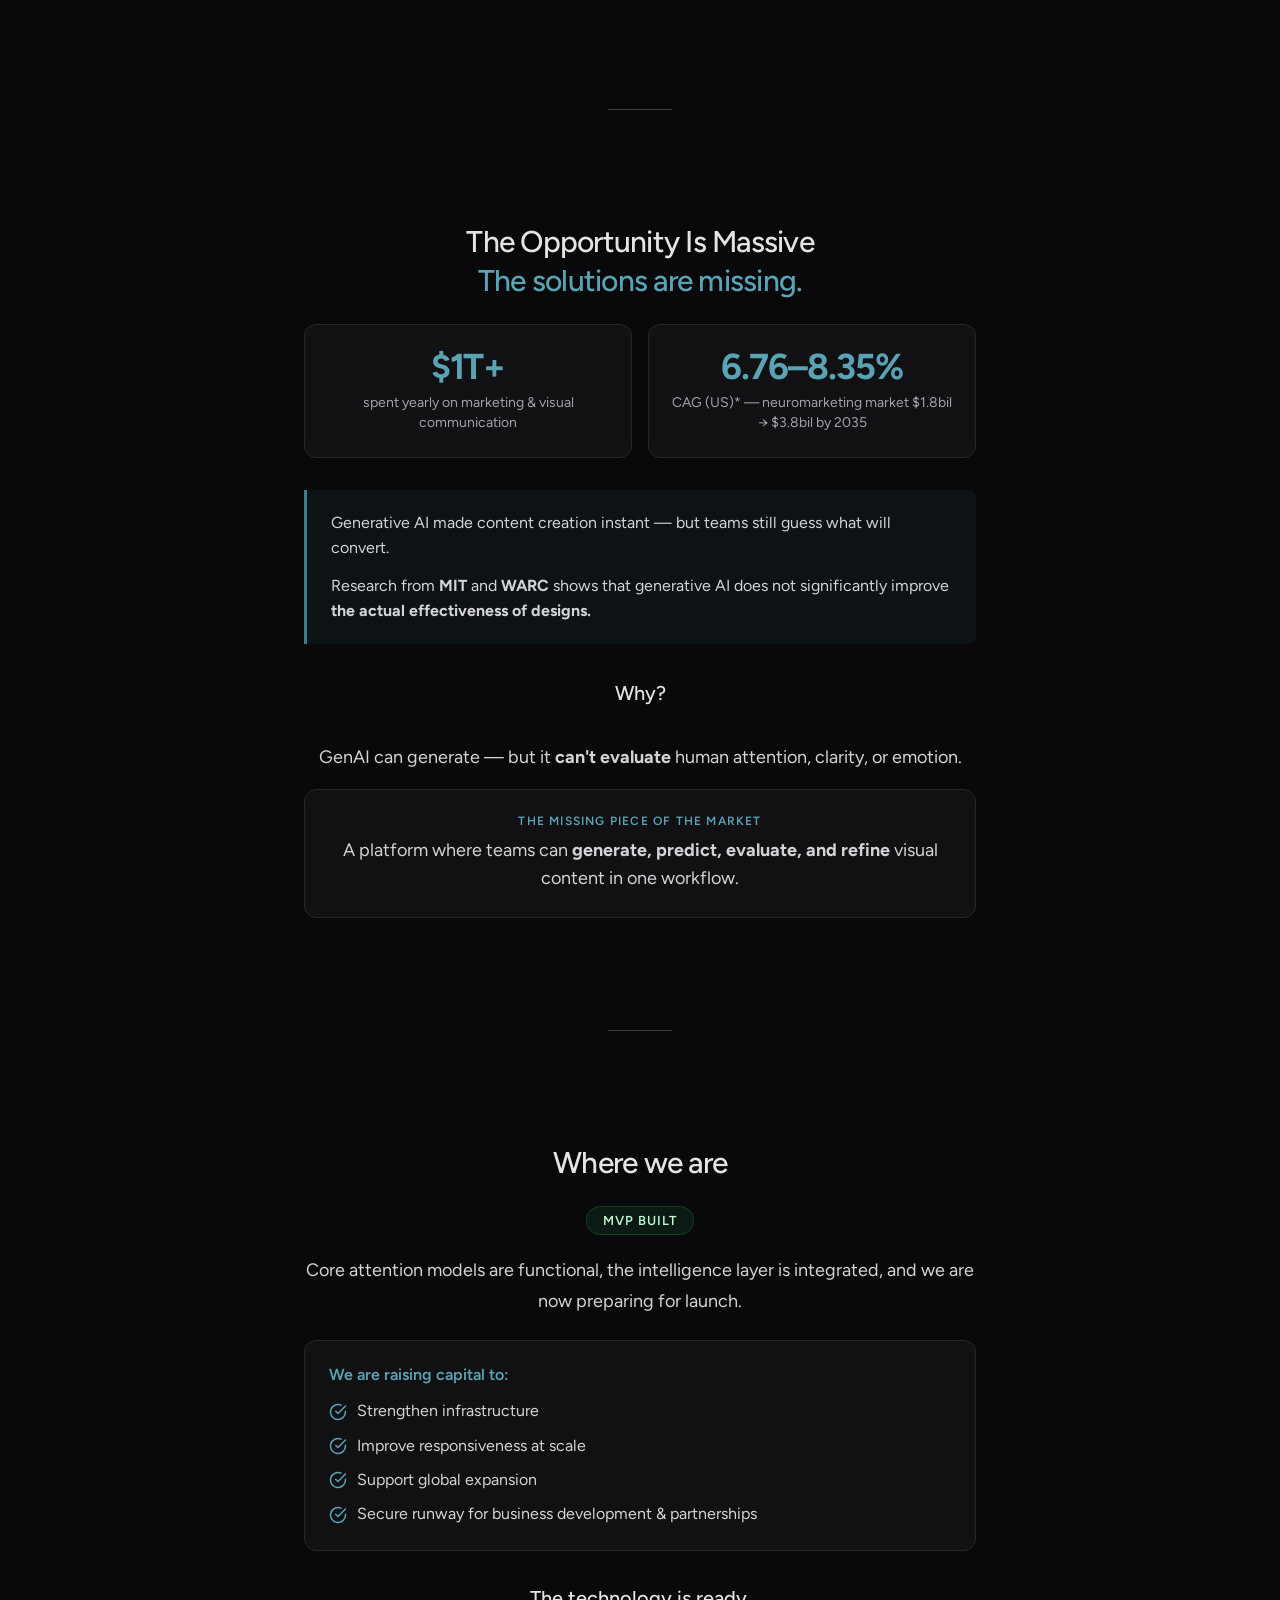
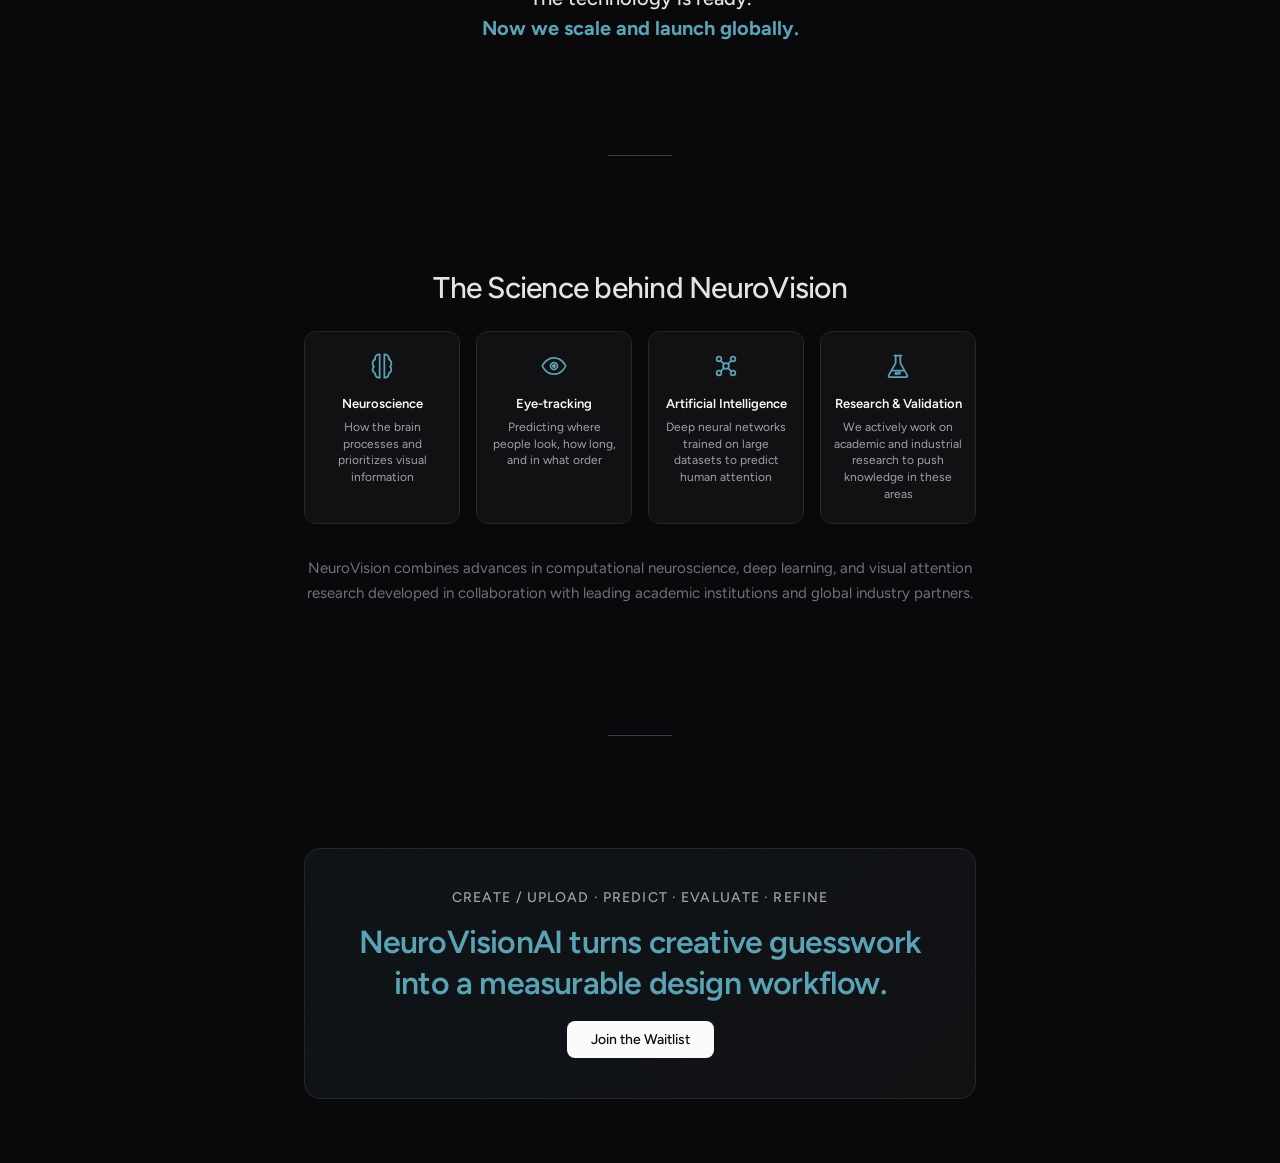
==== commit 5db017b1: "about us" ====
--- a/index.html
+++ b/index.html
@@ -35,8 +35,8 @@
             <span class="shimmer-text">Waitlist for Beta version opened &middot; Raising our first round</span>
           </div>
         </div>
-        <img src="assets/logo.svg" alt="NeuroVisionAI logo" class="logo" />
-        <h1 class="heading">Before they click. Before they buy. Before they read. <strong>They look first.</strong></h1>
+        <img src="assets/logo.png" alt="NeuroVisionAI logo" class="logo" />
+        <h1 class="heading">Before they read. Before they click. Before they buy. <strong>They look first.</strong></h1>
         <p class="subheading">NeuroVisionAI predicts visual attention, semantic clarity, and perceptual impact before anything goes live.</p>
       </div>
 
@@ -56,35 +56,7 @@
             <svg viewBox="0 0 448 512" width="16" height="16" fill="currentColor"><path d="M100.28 448H7.4V148.9h92.88zM53.79 108.1C24.09 108.1 0 83.5 0 53.8a53.79 53.79 0 0 1 107.58 0c0 29.7-24.1 54.3-53.79 54.3zM447.9 448h-92.68V302.4c0-34.7-.7-79.2-48.29-79.2-48.29 0-55.69 37.7-55.69 76.7V448h-92.78V148.9h89.08v40.8h1.3c12.4-23.5 42.69-48.3 87.83-48.3 93.97 0 111.28 61.9 111.28 142.3V448z"/></svg>
           </a>
         </div>
-      </div>
-
-      <div class="divider"></div>
-
-      <!-- Problem / Solution -->
-      <div id="problem-section" class="fade-in-scroll">
-        <h2 class="section-heading">Creative AI made content generation instant.<br><span class="text-highlight">Evaluation is still missing.</span></h2>
-
-        <div class="stat-cards">
-          <div class="stat-card">
-            <span class="stat-value">$1T+</span>
-            <span class="stat-label">spent yearly on marketing &amp; visual communication</span>
-          </div>
-          <div class="stat-card">
-            <span class="stat-value">1–2%</span>
-            <span class="stat-label">improvement in design performance unlocks billions</span>
-          </div>
-        </div>
-
-        <div class="callout-box">
-          <p class="callout-text">Research from <strong>MIT, Harvard Business School, and WARC</strong> shows that generative AI does not significantly improve marketing effectiveness or conversion rates.</p>
-        </div>
-
-        <p class="section-text section-text-lg">AI can generate creative — but it cannot evaluate how humans will perceive it.</p>
-
-        <div class="solution-box">
-          <p class="solution-label">The missing layer</p>
-          <p class="solution-text">A platform where teams can <strong>generate, predict, evaluate, and refine</strong> visual content in one workflow.</p>
-        </div>
+        <a href="mailto:info@neurovisionai.com?subject=Investor%20Inquiry" class="investor-btn">Click here if you are an Investor</a>
       </div>
 
       <div class="divider"></div>
@@ -154,6 +126,79 @@
 
       <div class="divider"></div>
 
+      <!-- The Opportunity -->
+      <div id="problem-section" class="fade-in-scroll">
+        <h2 class="section-heading">The Opportunity Is Massive<br><span class="text-highlight">The solutions are missing.</span></h2>
+
+        <div class="stat-cards">
+          <div class="stat-card">
+            <span class="stat-value">$1T+</span>
+            <span class="stat-label">spent yearly on marketing &amp; visual communication</span>
+          </div>
+          <div class="stat-card">
+            <span class="stat-value">6.76–8.35%</span>
+            <span class="stat-label">CAG (US)* — neuromarketing market $1.8bil &rarr; $3.8bil by 2035</span>
+          </div>
+        </div>
+
+        <div class="callout-box">
+          <p class="callout-text">Generative AI made content creation instant — but teams still guess what will convert.</p>
+          <p class="callout-text" style="margin-top: 0.75rem;">Research from <strong>MIT</strong> and <strong>WARC</strong> shows that generative AI does not significantly improve <strong>the actual effectiveness of designs.</strong></p>
+        </div>
+
+        <p class="section-text section-text-lg">Why?</p>
+        <p class="section-text">GenAI can generate — but it <strong>can't evaluate</strong> human attention, clarity, or emotion.</p>
+
+        <div class="solution-box">
+          <p class="solution-label">The missing piece of the market</p>
+          <p class="solution-text">A platform where teams can <strong>generate, predict, evaluate, and refine</strong> visual content in one workflow.</p>
+        </div>
+      </div>
+
+      <div class="divider"></div>
+
+      <!-- Where we are -->
+      <div id="status-section" class="fade-in-scroll">
+        <h2 class="section-heading">Where we are</h2>
+
+        <div class="status-badge">MVP Built</div>
+        <p class="section-text">Core attention models are functional, the intelligence layer is integrated, and we are now preparing for launch.</p>
+
+        <div class="raise-card">
+          <p class="raise-heading">We are raising capital to:</p>
+          <ul class="raise-list">
+            <li>
+              <span class="raise-icon">
+                <svg viewBox="0 0 24 24" width="18" height="18" fill="none" stroke="currentColor" stroke-width="2" stroke-linecap="round" stroke-linejoin="round"><path d="M22 11.08V12a10 10 0 1 1-5.93-9.14"/><polyline points="22 4 12 14.01 9 11.01"/></svg>
+              </span>
+              Strengthen infrastructure
+            </li>
+            <li>
+              <span class="raise-icon">
+                <svg viewBox="0 0 24 24" width="18" height="18" fill="none" stroke="currentColor" stroke-width="2" stroke-linecap="round" stroke-linejoin="round"><path d="M22 11.08V12a10 10 0 1 1-5.93-9.14"/><polyline points="22 4 12 14.01 9 11.01"/></svg>
+              </span>
+              Improve responsiveness at scale
+            </li>
+            <li>
+              <span class="raise-icon">
+                <svg viewBox="0 0 24 24" width="18" height="18" fill="none" stroke="currentColor" stroke-width="2" stroke-linecap="round" stroke-linejoin="round"><path d="M22 11.08V12a10 10 0 1 1-5.93-9.14"/><polyline points="22 4 12 14.01 9 11.01"/></svg>
+              </span>
+              Support global expansion
+            </li>
+            <li>
+              <span class="raise-icon">
+                <svg viewBox="0 0 24 24" width="18" height="18" fill="none" stroke="currentColor" stroke-width="2" stroke-linecap="round" stroke-linejoin="round"><path d="M22 11.08V12a10 10 0 1 1-5.93-9.14"/><polyline points="22 4 12 14.01 9 11.01"/></svg>
+              </span>
+              Secure runway for business development &amp; partnerships
+            </li>
+          </ul>
+        </div>
+
+        <p class="status-closing">The technology is ready.<br><strong>Now we scale and launch globally.</strong></p>
+      </div>
+
+      <div class="divider"></div>
+
       <!-- The Science behind NeuroVision -->
       <div id="science-section" class="fade-in-scroll">
         <h2 class="section-heading">The Science behind NeuroVision</h2>
@@ -161,77 +206,39 @@
         <div class="science-grid">
           <div class="science-card">
             <div class="science-icon">
-              <svg viewBox="0 0 24 24" width="28" height="28" fill="none" stroke="currentColor" stroke-width="1.5" stroke-linecap="round" stroke-linejoin="round"><path d="M12 2a7 7 0 0 1 7 7c0 2.38-1.19 4.47-3 5.74V17a2 2 0 0 1-2 2h-4a2 2 0 0 1-2-2v-2.26C6.19 13.47 5 11.38 5 9a7 7 0 0 1 7-7z"/><line x1="10" y1="22" x2="14" y2="22"/></svg>
+              <!-- Brain icon (Lucide) -->
+              <svg viewBox="0 0 24 24" width="28" height="28" fill="none" stroke="currentColor" stroke-width="1.5" stroke-linecap="round" stroke-linejoin="round"><path d="M9.5 2a3.5 3.5 0 0 0-3.4 4.4A3.5 3.5 0 0 0 4 10a3.5 3.5 0 0 0 1.1 2.6A3.5 3.5 0 0 0 4 15a3.5 3.5 0 0 0 2.1 3.2A3.5 3.5 0 0 0 9.5 22h.5v-20h-.5z"/><path d="M14.5 2a3.5 3.5 0 0 1 3.4 4.4A3.5 3.5 0 0 1 20 10a3.5 3.5 0 0 1-1.1 2.6A3.5 3.5 0 0 1 20 15a3.5 3.5 0 0 1-2.1 3.2A3.5 3.5 0 0 1 14.5 22h-.5V2h.5z"/></svg>
             </div>
             <h3 class="science-title">Neuroscience</h3>
             <p class="science-desc">How the brain processes and prioritizes visual information</p>
           </div>
           <div class="science-card">
             <div class="science-icon">
-              <svg viewBox="0 0 24 24" width="28" height="28" fill="none" stroke="currentColor" stroke-width="1.5" stroke-linecap="round" stroke-linejoin="round"><circle cx="12" cy="12" r="3"/><circle cx="12" cy="12" r="8"/><line x1="12" y1="2" x2="12" y2="4"/><line x1="12" y1="20" x2="12" y2="22"/><line x1="2" y1="12" x2="4" y2="12"/><line x1="20" y1="12" x2="22" y2="12"/></svg>
+              <!-- Eye icon -->
+              <svg viewBox="0 0 24 24" width="28" height="28" fill="none" stroke="currentColor" stroke-width="1.5" stroke-linecap="round" stroke-linejoin="round"><path d="M2 12s3-7 10-7 10 7 10 7-3 7-10 7-10-7-10-7z"/><circle cx="12" cy="12" r="3"/><circle cx="12" cy="12" r="1" fill="currentColor"/></svg>
             </div>
             <h3 class="science-title">Eye-tracking</h3>
             <p class="science-desc">Predicting where people look, how long, and in what order</p>
           </div>
           <div class="science-card">
             <div class="science-icon">
-              <svg viewBox="0 0 24 24" width="28" height="28" fill="none" stroke="currentColor" stroke-width="1.5" stroke-linecap="round" stroke-linejoin="round"><path d="M2 12s3-7 10-7 10 7 10 7-3 7-10 7-10-7-10-7z"/><circle cx="12" cy="12" r="3"/></svg>
-            </div>
-            <h3 class="science-title">Cognition</h3>
-            <p class="science-desc">How meaning, clarity, and emotion are perceived at a glance</p>
-          </div>
-          <div class="science-card">
-            <div class="science-icon">
-              <svg viewBox="0 0 24 24" width="28" height="28" fill="none" stroke="currentColor" stroke-width="1.5" stroke-linecap="round" stroke-linejoin="round"><path d="M17 21v-2a4 4 0 0 0-4-4H5a4 4 0 0 0-4 4v2"/><circle cx="9" cy="7" r="4"/><path d="M23 21v-2a4 4 0 0 0-3-3.87"/><path d="M16 3.13a4 4 0 0 1 0 7.75"/></svg>
-            </div>
-            <h3 class="science-title">Behavioral Science</h3>
-            <p class="science-desc">What drives decision-making and action in real-world contexts</p>
-          </div>
-        </div>
-
-        <p class="section-text science-collab">Developed in collaboration with top academic environments and shaped through conversations with global companies exploring the future of design and marketing workflows.</p>
-      </div>
-
-      <div class="divider"></div>
-
-      <!-- Where we are -->
-      <div id="status-section" class="fade-in-scroll">
-        <h2 class="section-heading">Where we are</h2>
-
-        <div class="status-badge">MVP Built</div>
-        <p class="section-text">Core attention models are functional, the intelligence layer is integrated, and we are now preparing for launch.</p>
-
-        <div class="raise-card">
-          <p class="raise-heading">We are raising capital to:</p>
-          <ul class="raise-list">
-            <li>
-              <span class="raise-icon">
-                <svg viewBox="0 0 24 24" width="18" height="18" fill="none" stroke="currentColor" stroke-width="2" stroke-linecap="round" stroke-linejoin="round"><path d="M22 11.08V12a10 10 0 1 1-5.93-9.14"/><polyline points="22 4 12 14.01 9 11.01"/></svg>
-              </span>
-              Strengthen infrastructure
-            </li>
-            <li>
-              <span class="raise-icon">
-                <svg viewBox="0 0 24 24" width="18" height="18" fill="none" stroke="currentColor" stroke-width="2" stroke-linecap="round" stroke-linejoin="round"><path d="M22 11.08V12a10 10 0 1 1-5.93-9.14"/><polyline points="22 4 12 14.01 9 11.01"/></svg>
-              </span>
-              Improve responsiveness at scale
-            </li>
-            <li>
-              <span class="raise-icon">
-                <svg viewBox="0 0 24 24" width="18" height="18" fill="none" stroke="currentColor" stroke-width="2" stroke-linecap="round" stroke-linejoin="round"><path d="M22 11.08V12a10 10 0 1 1-5.93-9.14"/><polyline points="22 4 12 14.01 9 11.01"/></svg>
-              </span>
-              Support global expansion
-            </li>
-            <li>
-              <span class="raise-icon">
-                <svg viewBox="0 0 24 24" width="18" height="18" fill="none" stroke="currentColor" stroke-width="2" stroke-linecap="round" stroke-linejoin="round"><path d="M22 11.08V12a10 10 0 1 1-5.93-9.14"/><polyline points="22 4 12 14.01 9 11.01"/></svg>
-              </span>
-              Secure runway for business development &amp; partnerships
-            </li>
-          </ul>
-        </div>
-
-        <p class="status-closing">The technology is ready.<br><strong>Now we scale and launch globally.</strong></p>
+              <!-- Neural network / AI icon -->
+              <svg viewBox="0 0 24 24" width="28" height="28" fill="none" stroke="currentColor" stroke-width="1.5" stroke-linecap="round" stroke-linejoin="round"><circle cx="6" cy="6" r="2"/><circle cx="18" cy="6" r="2"/><circle cx="6" cy="18" r="2"/><circle cx="18" cy="18" r="2"/><circle cx="12" cy="12" r="2.5"/><line x1="7.8" y1="7.8" x2="10.2" y2="10.2"/><line x1="16.2" y1="7.8" x2="13.8" y2="10.2"/><line x1="7.8" y1="16.2" x2="10.2" y2="13.8"/><line x1="16.2" y1="16.2" x2="13.8" y2="13.8"/></svg>
+            </div>
+            <h3 class="science-title">Artificial Intelligence</h3>
+            <p class="science-desc">Deep neural networks trained on large datasets to predict human attention</p>
+          </div>
+          <div class="science-card">
+            <div class="science-icon">
+              <!-- Beaker / research icon -->
+              <svg viewBox="0 0 24 24" width="28" height="28" fill="none" stroke="currentColor" stroke-width="1.5" stroke-linecap="round" stroke-linejoin="round"><path d="M9 3h6"/><path d="M10 3v6.5L4 20a1 1 0 0 0 .87 1.5h14.26A1 1 0 0 0 20 20l-6-10.5V3"/><path d="M7.5 16h9"/><circle cx="13" cy="18" r="0.75" fill="currentColor"/><circle cx="10.5" cy="18.5" r="0.75" fill="currentColor"/></svg>
+            </div>
+            <h3 class="science-title">Research &amp; Validation</h3>
+            <p class="science-desc">We actively work on academic and industrial research to push knowledge in these areas</p>
+          </div>
+        </div>
+
+        <p class="section-text science-collab">NeuroVision combines advances in computational neuroscience, deep learning, and visual attention research developed in collaboration with leading academic institutions and global industry partners.</p>
       </div>
 
       <div class="divider"></div>
--- a/style.css
+++ b/style.css
@@ -201,9 +201,12 @@
 }
 
 .logo {
-  width: 6rem;
-  height: 6rem;
+  width: 10rem;
+  height: 10rem;
   margin: 0 auto;
+  border-radius: 1.25rem;
+  object-fit: cover;
+  box-shadow: 0 4px 24px rgba(0, 0, 0, 0.3);
 }
 
 .heading {
@@ -365,6 +368,29 @@
   color: #fff;
 }
 
+/* Investor button */
+.investor-btn {
+  display: inline-flex;
+  align-items: center;
+  justify-content: center;
+  margin: 1rem auto 0;
+  padding: 0.5rem 1.25rem;
+  font-size: 0.875rem;
+  font-weight: 600;
+  font-family: inherit;
+  color: #fff;
+  background: linear-gradient(135deg, #e74c6f, #e04040);
+  border: none;
+  border-radius: 9999px;
+  text-decoration: none;
+  cursor: pointer;
+  transition: opacity 0.15s;
+}
+
+.investor-btn:hover {
+  opacity: 0.85;
+}
+
 /* Dividers */
 .divider {
   width: 4rem;
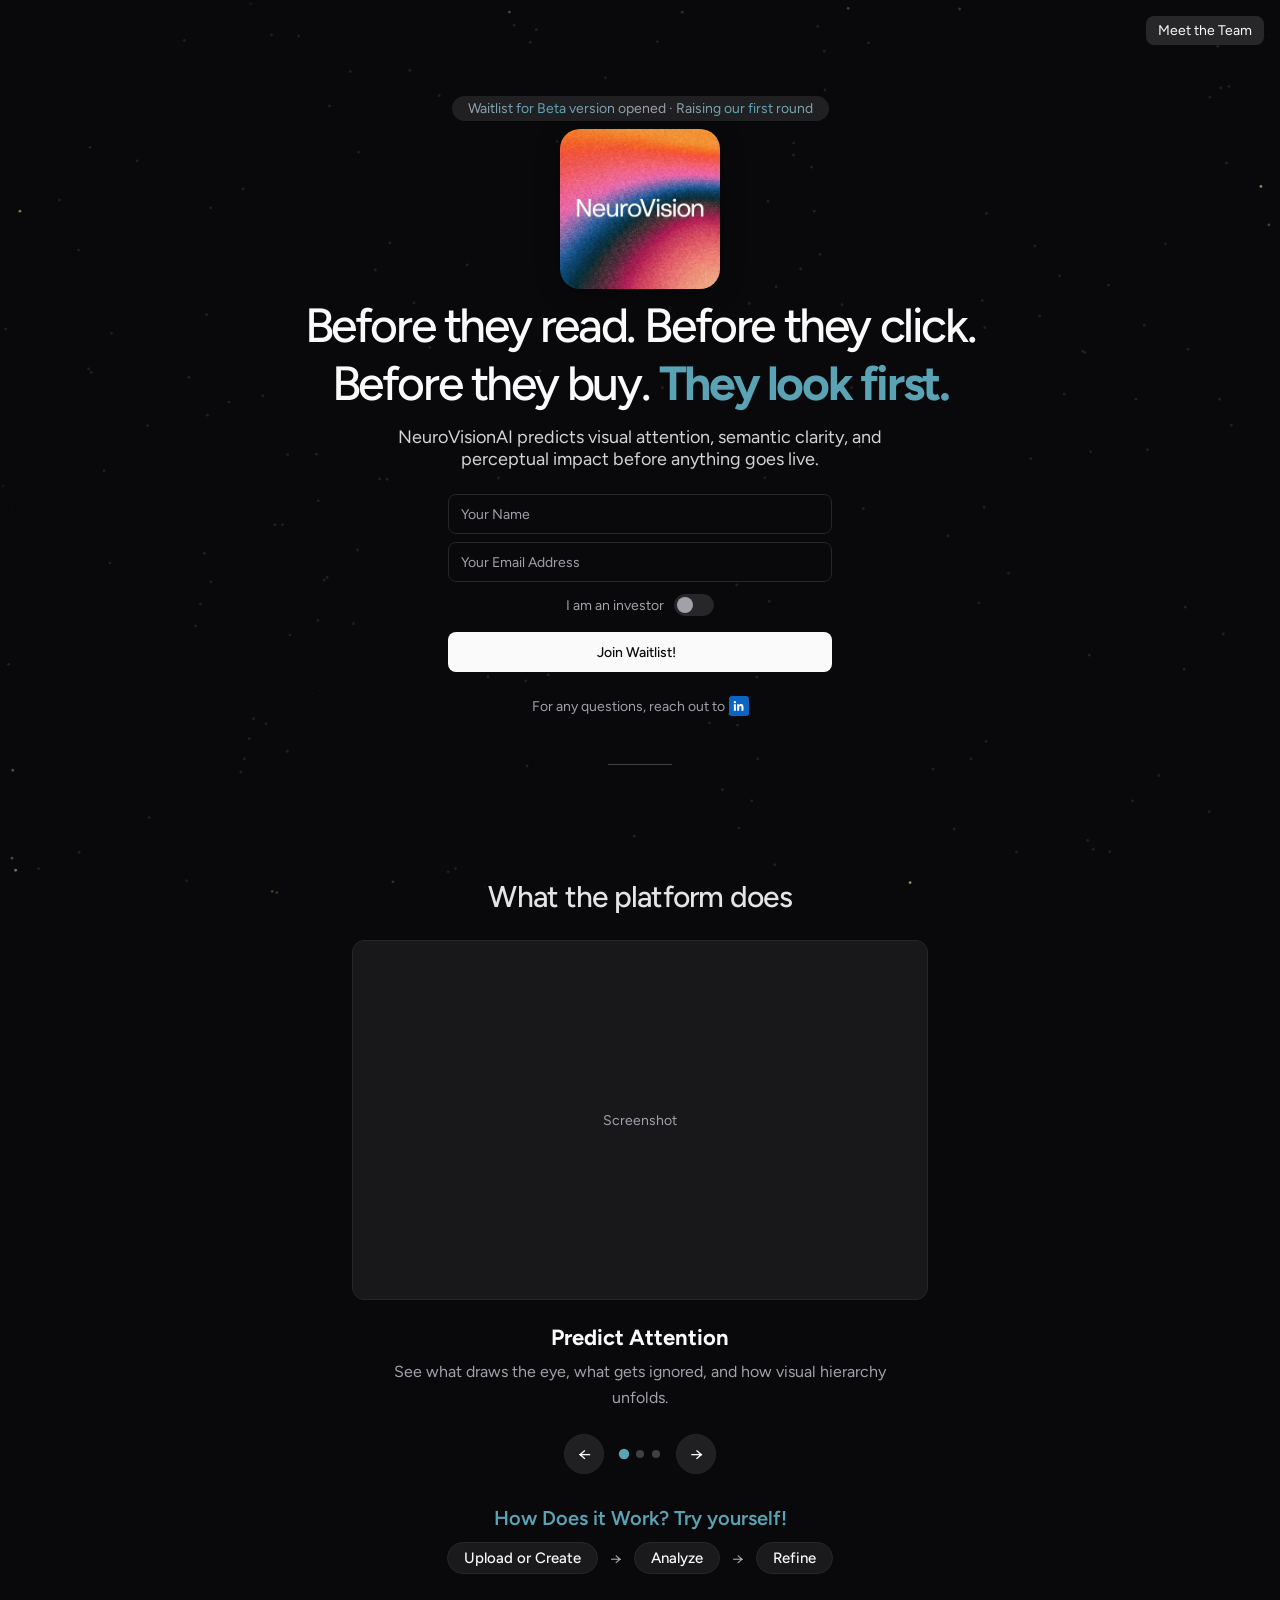
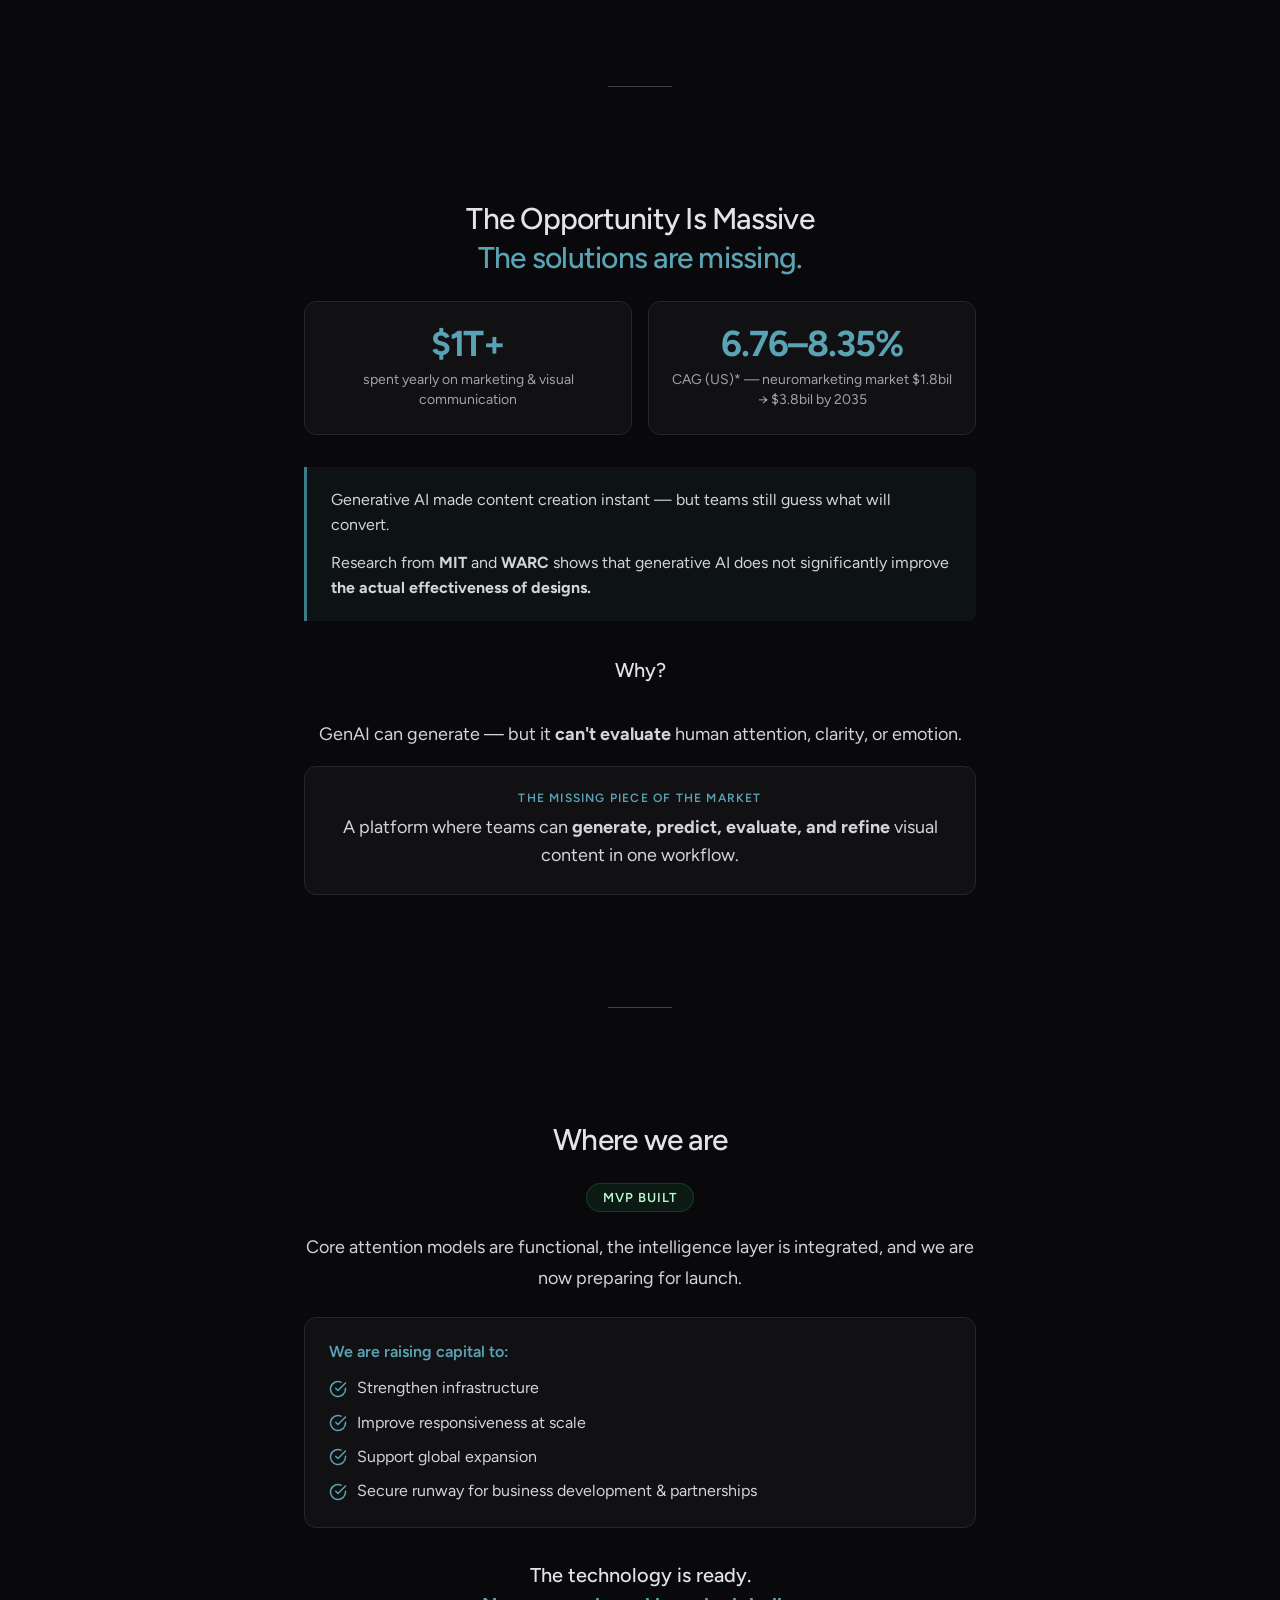
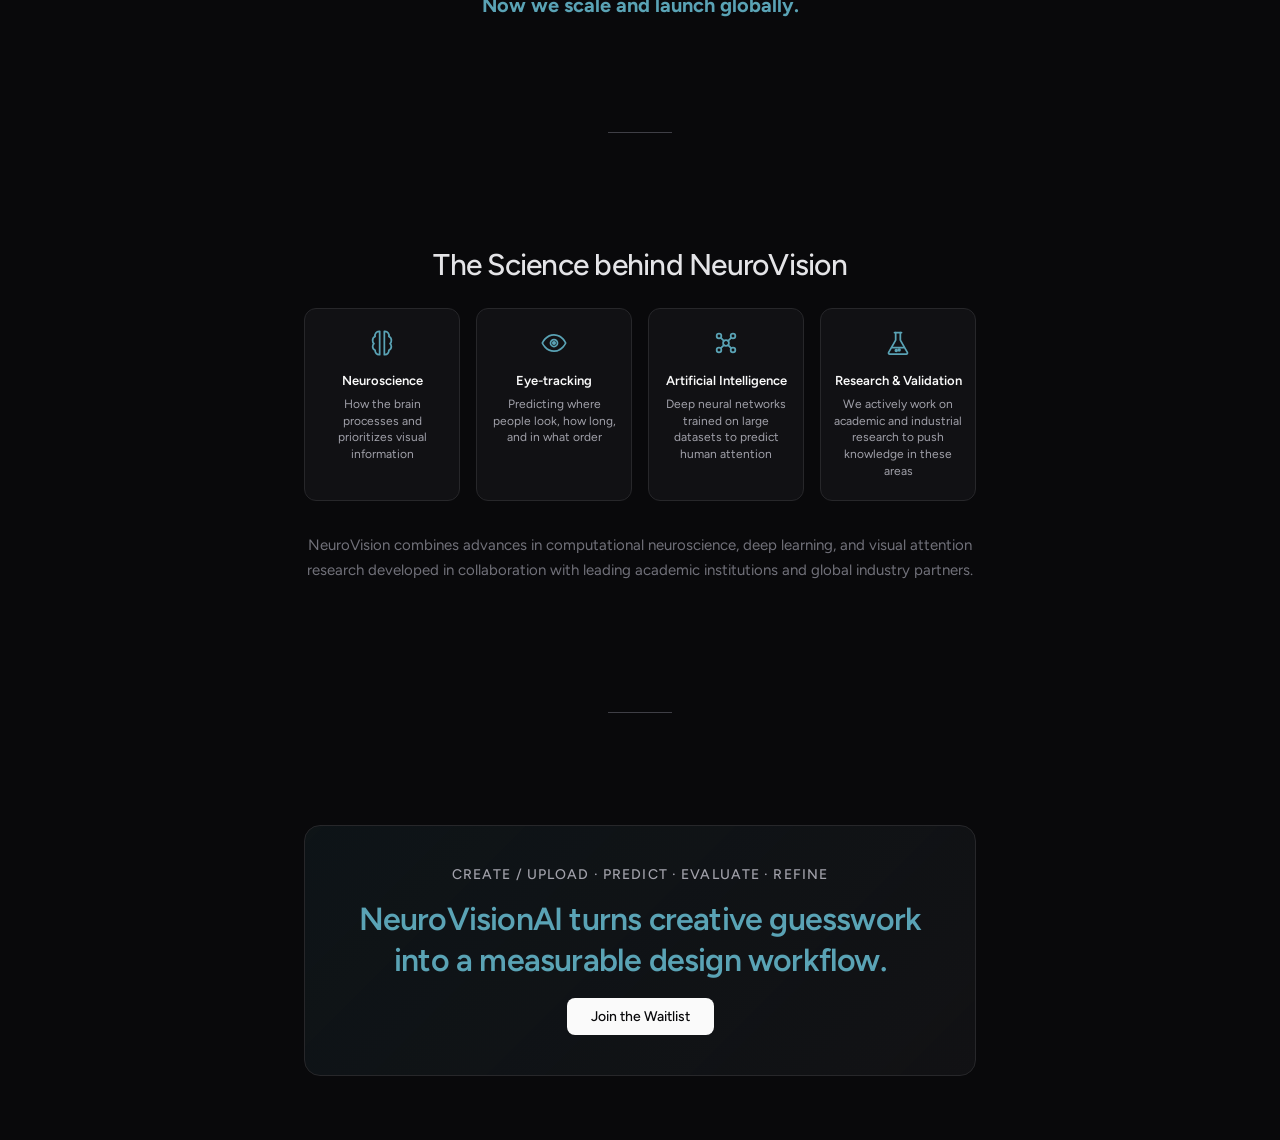
==== commit 81f348da: "investor logic" ====
--- a/index.html
+++ b/index.html
@@ -45,6 +45,13 @@
         <form id="waitlist-form" onsubmit="return false;">
           <input type="text" id="name-input" placeholder="Your Name" autocomplete="name" />
           <input type="email" id="email-input" placeholder="Your Email Address" autocomplete="email" />
+          <div class="investor-toggle">
+            <label class="toggle-label">
+              <span class="toggle-text">I am an investor</span>
+              <input type="checkbox" id="investor-checkbox" />
+              <span class="toggle-switch"></span>
+            </label>
+          </div>
           <button type="submit" id="submit-btn" class="submit-btn">
             <span id="btn-text">Join Waitlist!</span>
             <svg id="btn-arrow" viewBox="0 0 448 512" width="14" height="14" fill="currentColor"><path d="M438.6 278.6c12.5-12.5 12.5-32.8 0-45.3l-160-160c-12.5-12.5-32.8-12.5-45.3 0s-12.5 32.8 0 45.3L338.8 224 32 224c-17.7 0-32 14.3-32 32s14.3 32 32 32l306.7 0L233.4 393.4c-12.5 12.5-12.5 32.8 0 45.3s32.8 12.5 45.3 0l160-160z"/></svg>
@@ -56,7 +63,6 @@
             <svg viewBox="0 0 448 512" width="16" height="16" fill="currentColor"><path d="M100.28 448H7.4V148.9h92.88zM53.79 108.1C24.09 108.1 0 83.5 0 53.8a53.79 53.79 0 0 1 107.58 0c0 29.7-24.1 54.3-53.79 54.3zM447.9 448h-92.68V302.4c0-34.7-.7-79.2-48.29-79.2-48.29 0-55.69 37.7-55.69 76.7V448h-92.78V148.9h89.08v40.8h1.3c12.4-23.5 42.69-48.3 87.83-48.3 93.97 0 111.28 61.9 111.28 142.3V448z"/></svg>
           </a>
         </div>
-        <a href="mailto:info@neurovisionai.com?subject=Investor%20Inquiry" class="investor-btn">Click here if you are an Investor</a>
       </div>
 
       <div class="divider"></div>
--- a/style.css
+++ b/style.css
@@ -276,6 +276,62 @@
   box-shadow: 0 0 0 2px rgba(61, 122, 138, 0.25);
 }
 
+/* Investor toggle */
+.investor-toggle {
+  display: flex;
+  justify-content: center;
+  margin-top: 0.25rem;
+}
+
+.toggle-label {
+  display: flex;
+  align-items: center;
+  gap: 0.625rem;
+  cursor: pointer;
+  user-select: none;
+}
+
+.toggle-text {
+  font-size: 0.875rem;
+  color: var(--muted-foreground);
+}
+
+.toggle-label input {
+  display: none;
+}
+
+.toggle-switch {
+  position: relative;
+  width: 2.5rem;
+  height: 1.375rem;
+  background: var(--muted);
+  border: 1px solid var(--border);
+  border-radius: 9999px;
+  transition: background 0.2s, border-color 0.2s;
+}
+
+.toggle-switch::after {
+  content: '';
+  position: absolute;
+  top: 2px;
+  left: 2px;
+  width: 1rem;
+  height: 1rem;
+  background: var(--muted-foreground);
+  border-radius: 50%;
+  transition: transform 0.2s, background 0.2s;
+}
+
+.toggle-label input:checked + .toggle-switch {
+  background: var(--teal);
+  border-color: var(--teal-light);
+}
+
+.toggle-label input:checked + .toggle-switch::after {
+  transform: translateX(1.125rem);
+  background: var(--foreground);
+}
+
 .submit-btn {
   display: inline-flex;
   align-items: center;
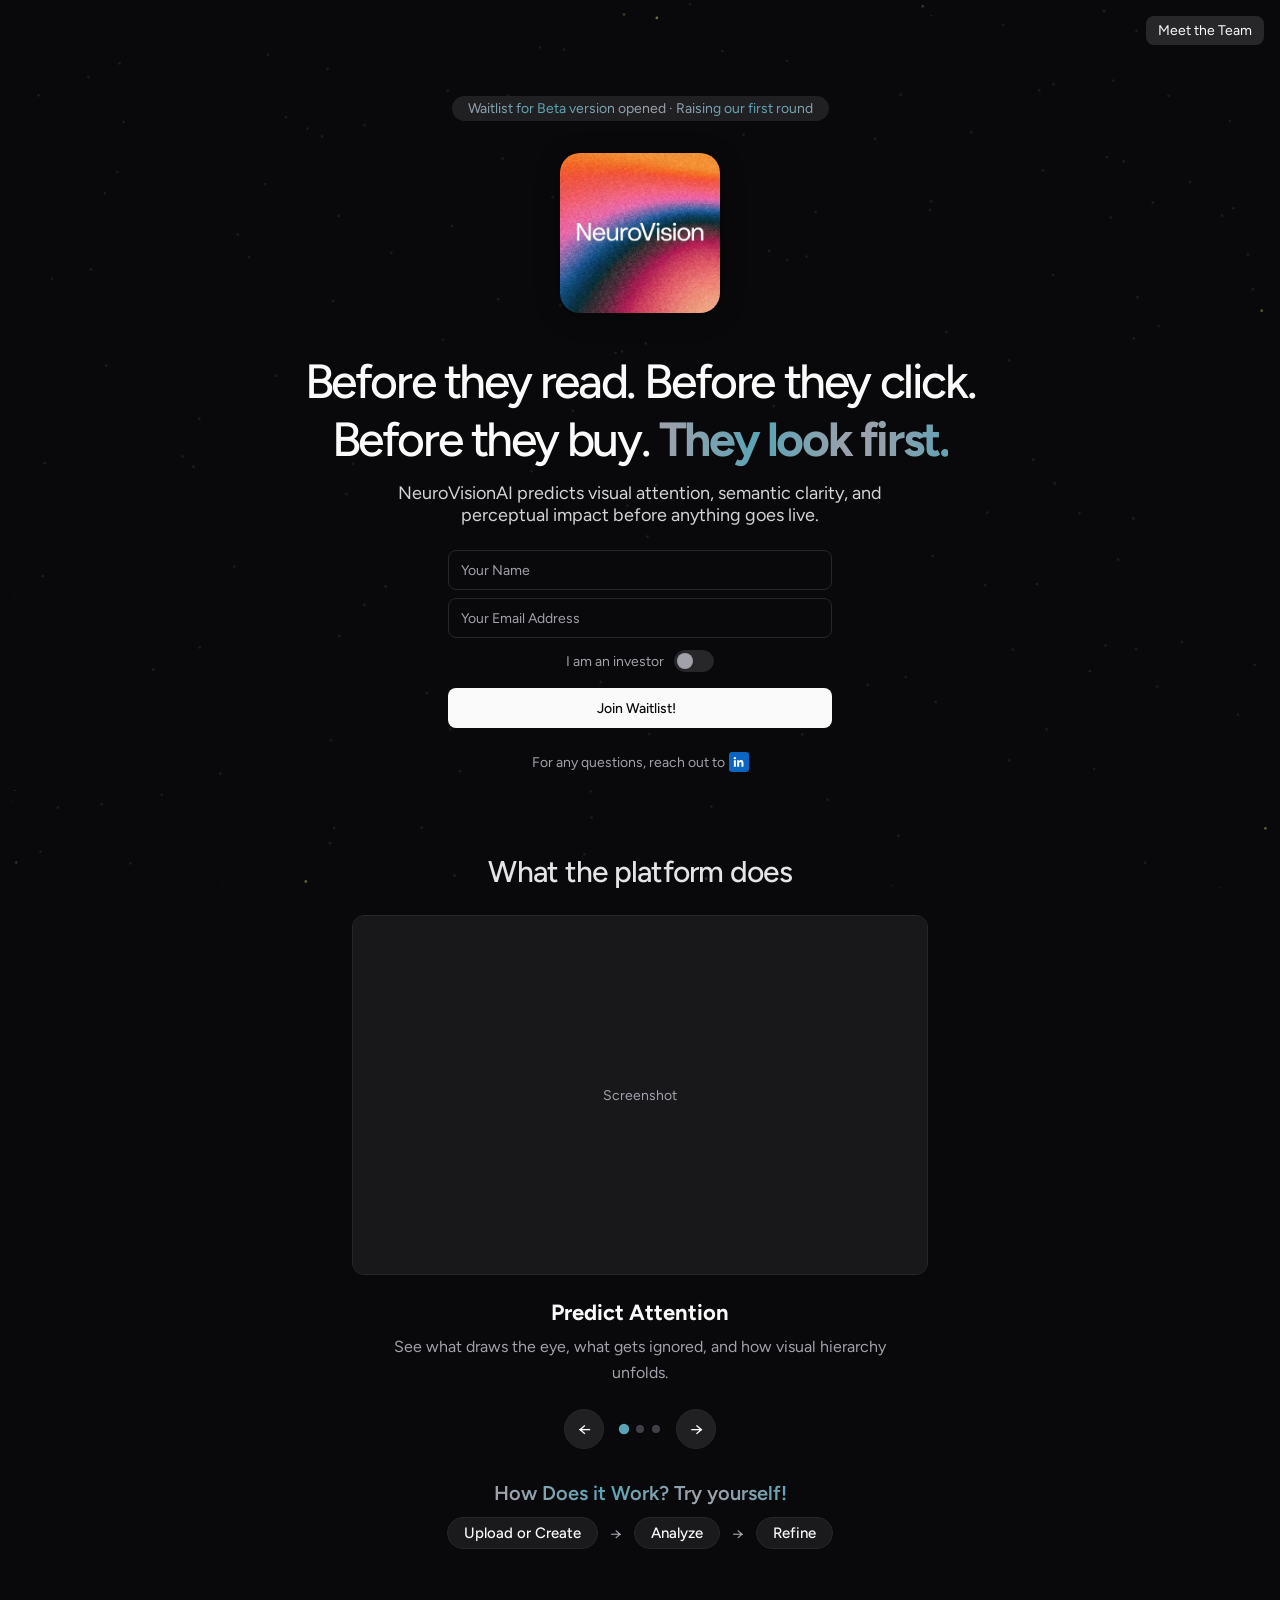
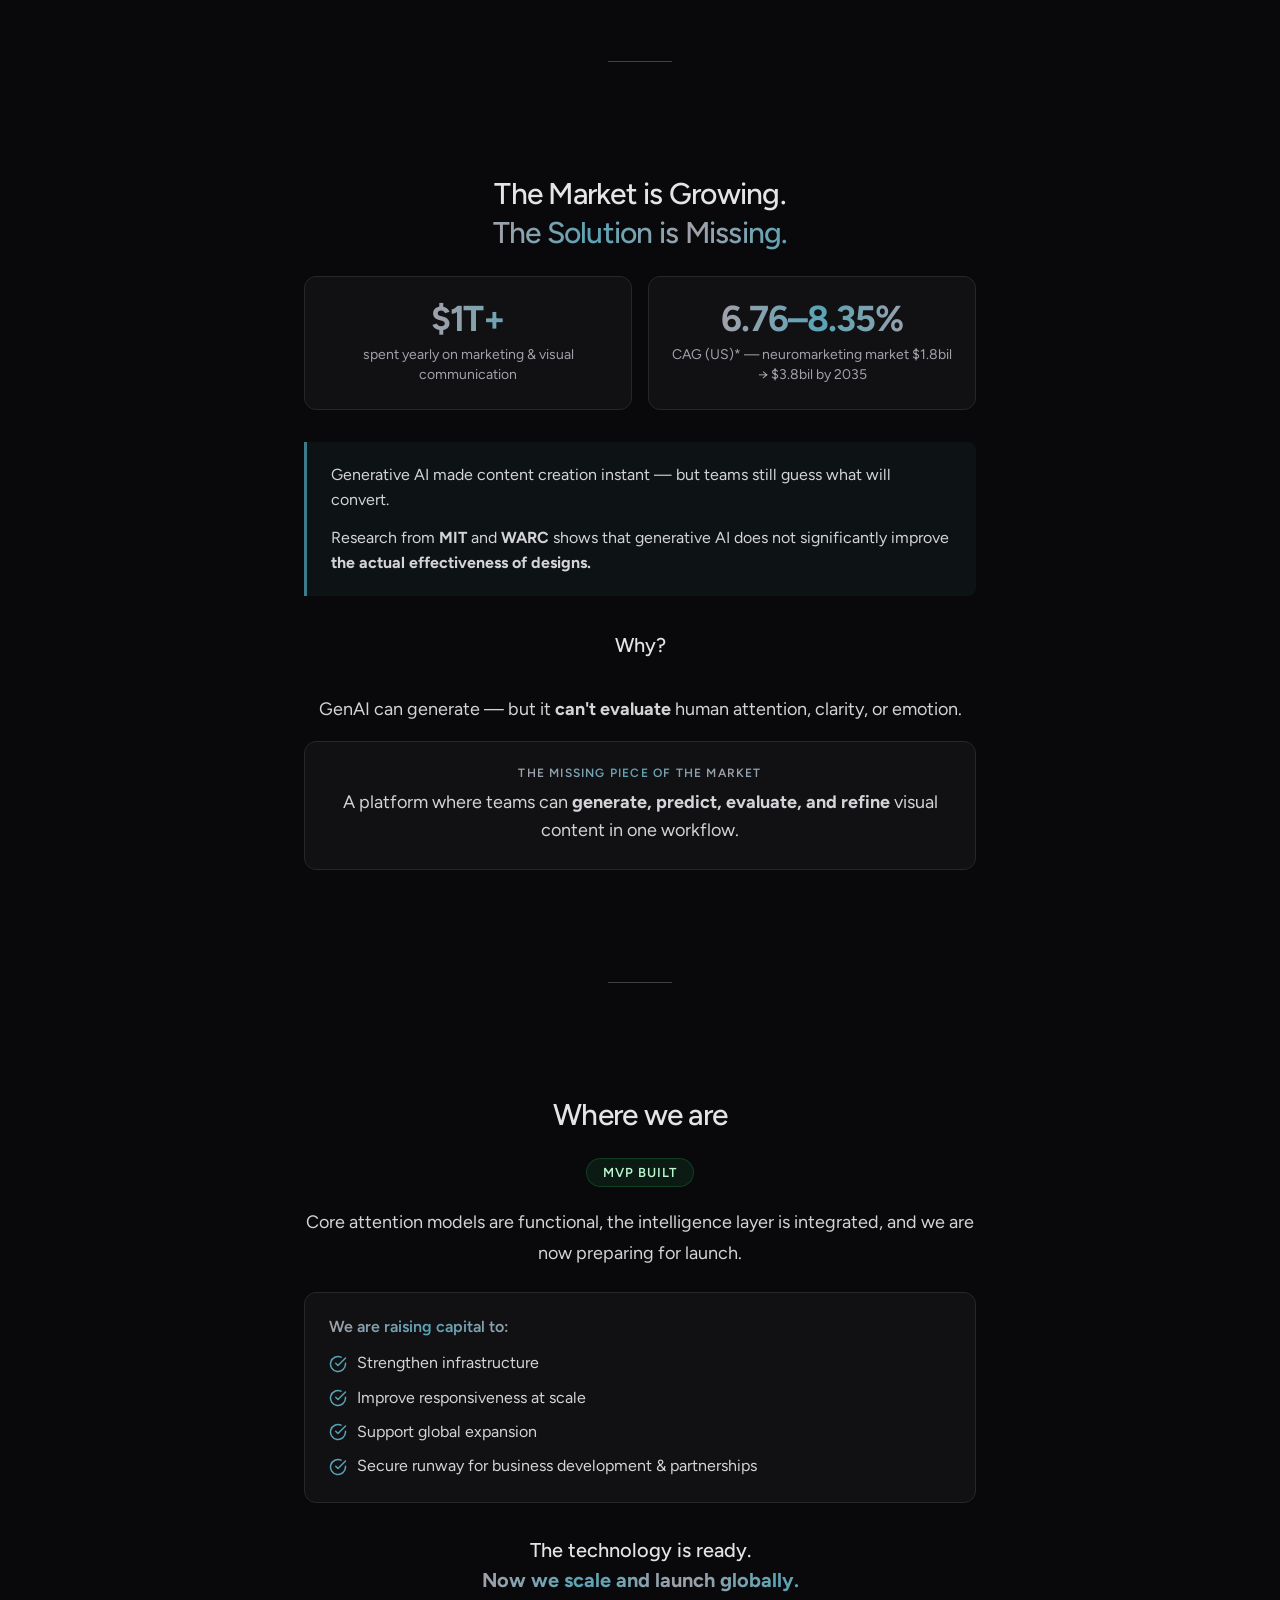
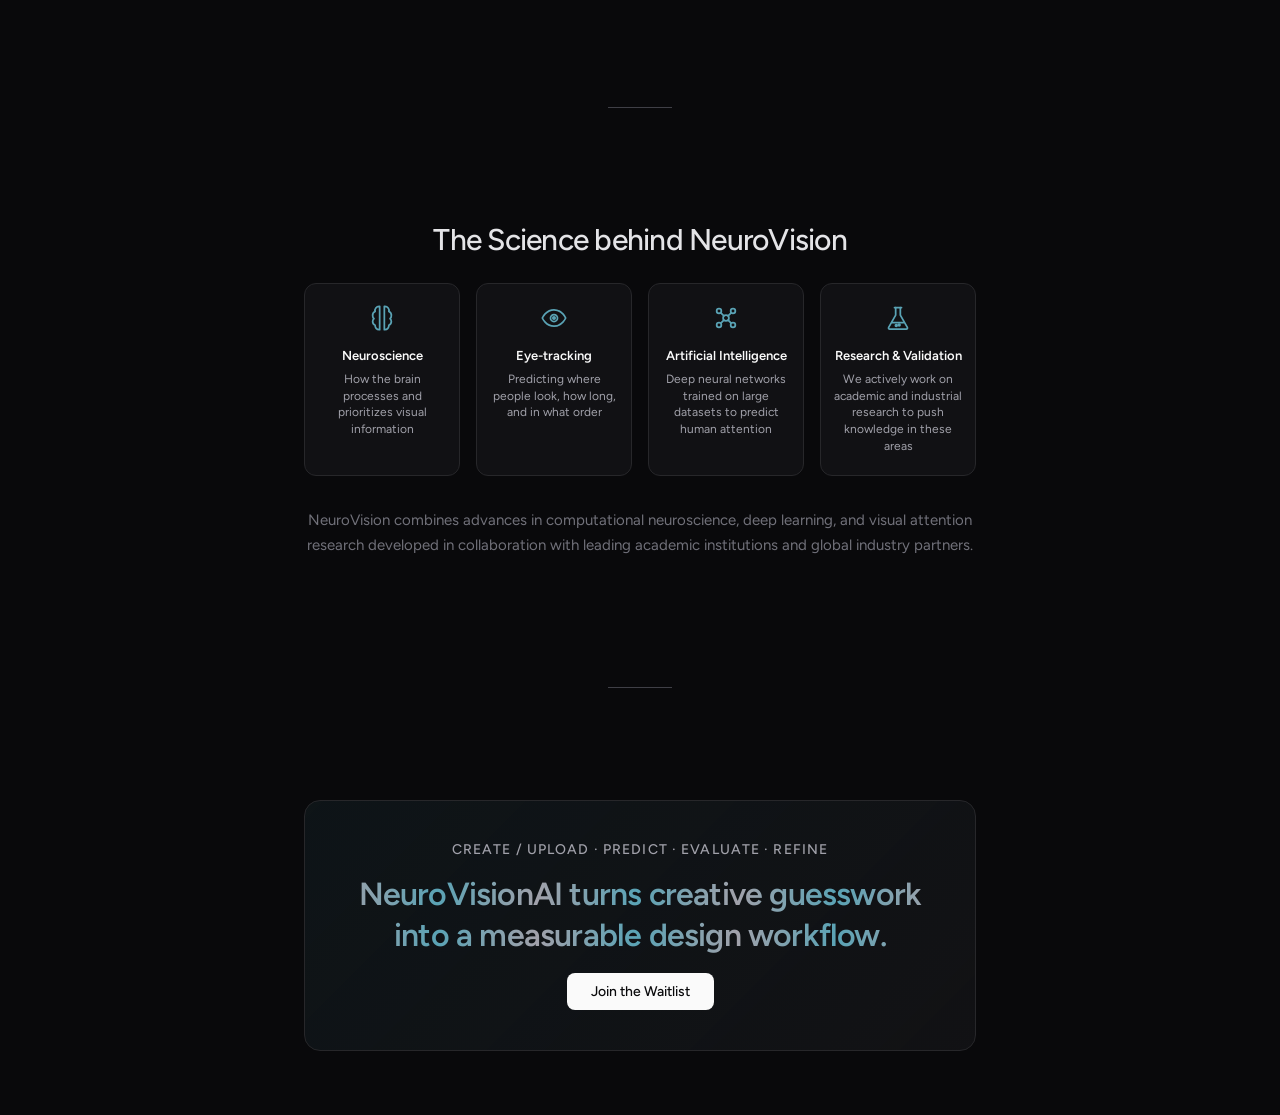
==== commit bb9810d9: "after review fixes" ====
--- a/index.html
+++ b/index.html
@@ -65,8 +65,6 @@
         </div>
       </div>
 
-      <div class="divider"></div>
-
       <!-- What the platform does — Slider -->
       <div id="features-section" class="fade-in-scroll">
         <h2 class="section-heading">What the platform does</h2>
@@ -134,7 +132,7 @@
 
       <!-- The Opportunity -->
       <div id="problem-section" class="fade-in-scroll">
-        <h2 class="section-heading">The Opportunity Is Massive<br><span class="text-highlight">The solutions are missing.</span></h2>
+        <h2 class="section-heading">The Market is Growing.<br><span class="text-highlight">The Solution is Missing.</span></h2>
 
         <div class="stat-cards">
           <div class="stat-card">
--- a/style.css
+++ b/style.css
@@ -203,7 +203,7 @@
 .logo {
   width: 10rem;
   height: 10rem;
-  margin: 0 auto;
+  margin: 1.5rem auto 2rem;
   border-radius: 1.25rem;
   object-fit: cover;
   box-shadow: 0 4px 24px rgba(0, 0, 0, 0.3);
@@ -222,7 +222,12 @@
 }
 
 .heading strong {
-  color: var(--teal-light);
+  background: linear-gradient(90deg, #a1a1aa 0%, var(--teal-light) 50%, #a1a1aa 100%);
+  background-size: 200px 100%;
+  -webkit-background-clip: text;
+  background-clip: text;
+  -webkit-text-fill-color: transparent;
+  animation: shimmer 2s linear infinite;
 }
 
 .subheading {
@@ -240,6 +245,7 @@
 /* Form */
 #form-section {
   margin-top: 1.5rem;
+  margin-bottom: 1rem;
   width: 100%;
   max-width: 24rem;
   display: flex;
@@ -514,7 +520,12 @@
 }
 
 .text-highlight {
-  color: var(--teal-light);
+  background: linear-gradient(90deg, #a1a1aa 0%, var(--teal-light) 50%, #a1a1aa 100%);
+  background-size: 200px 100%;
+  -webkit-background-clip: text;
+  background-clip: text;
+  -webkit-text-fill-color: transparent;
+  animation: shimmer 2s linear infinite;
 }
 
 /* Stat cards */
@@ -544,7 +555,12 @@
   font-size: 2.25rem;
   font-weight: 700;
   letter-spacing: -0.03em;
-  color: var(--teal-light);
+  background: linear-gradient(90deg, #a1a1aa 0%, var(--teal-light) 50%, #a1a1aa 100%);
+  background-size: 200px 100%;
+  -webkit-background-clip: text;
+  background-clip: text;
+  -webkit-text-fill-color: transparent;
+  animation: shimmer 2s linear infinite;
   line-height: 1;
 }
 
@@ -588,7 +604,12 @@
   font-weight: 600;
   text-transform: uppercase;
   letter-spacing: 0.1em;
-  color: var(--teal-light);
+  background: linear-gradient(90deg, #a1a1aa 0%, var(--teal-light) 50%, #a1a1aa 100%);
+  background-size: 200px 100%;
+  -webkit-background-clip: text;
+  background-clip: text;
+  -webkit-text-fill-color: transparent;
+  animation: shimmer 2s linear infinite;
   margin-bottom: 0.5rem;
 }
 
@@ -742,7 +763,12 @@
 .workflow-heading {
   font-size: 1.25rem;
   font-weight: 600;
-  color: var(--teal-light);
+  background: linear-gradient(90deg, #a1a1aa 0%, var(--teal-light) 50%, #a1a1aa 100%);
+  background-size: 200px 100%;
+  -webkit-background-clip: text;
+  background-clip: text;
+  -webkit-text-fill-color: transparent;
+  animation: shimmer 2s linear infinite;
   margin-top: 1rem;
   margin-bottom: 0.75rem;
 }
@@ -851,7 +877,12 @@
 .raise-heading {
   font-size: 1rem;
   font-weight: 600;
-  color: var(--teal-light);
+  background: linear-gradient(90deg, #a1a1aa 0%, var(--teal-light) 50%, #a1a1aa 100%);
+  background-size: 200px 100%;
+  -webkit-background-clip: text;
+  background-clip: text;
+  -webkit-text-fill-color: transparent;
+  animation: shimmer 2s linear infinite;
   margin-bottom: 1rem;
 }
 
@@ -890,7 +921,12 @@
 }
 
 .status-closing strong {
-  color: var(--teal-light);
+  background: linear-gradient(90deg, #a1a1aa 0%, var(--teal-light) 50%, #a1a1aa 100%);
+  background-size: 200px 100%;
+  -webkit-background-clip: text;
+  background-clip: text;
+  -webkit-text-fill-color: transparent;
+  animation: shimmer 2s linear infinite;
 }
 
 @media (min-width: 640px) {
@@ -920,7 +956,12 @@
 .bottom-tagline {
   font-size: 1.5rem;
   font-weight: 600;
-  color: var(--teal-light);
+  background: linear-gradient(90deg, #a1a1aa 0%, var(--teal-light) 50%, #a1a1aa 100%);
+  background-size: 200px 100%;
+  -webkit-background-clip: text;
+  background-clip: text;
+  -webkit-text-fill-color: transparent;
+  animation: shimmer 2s linear infinite;
   letter-spacing: -0.025em;
   line-height: 1.3;
   text-align: center;
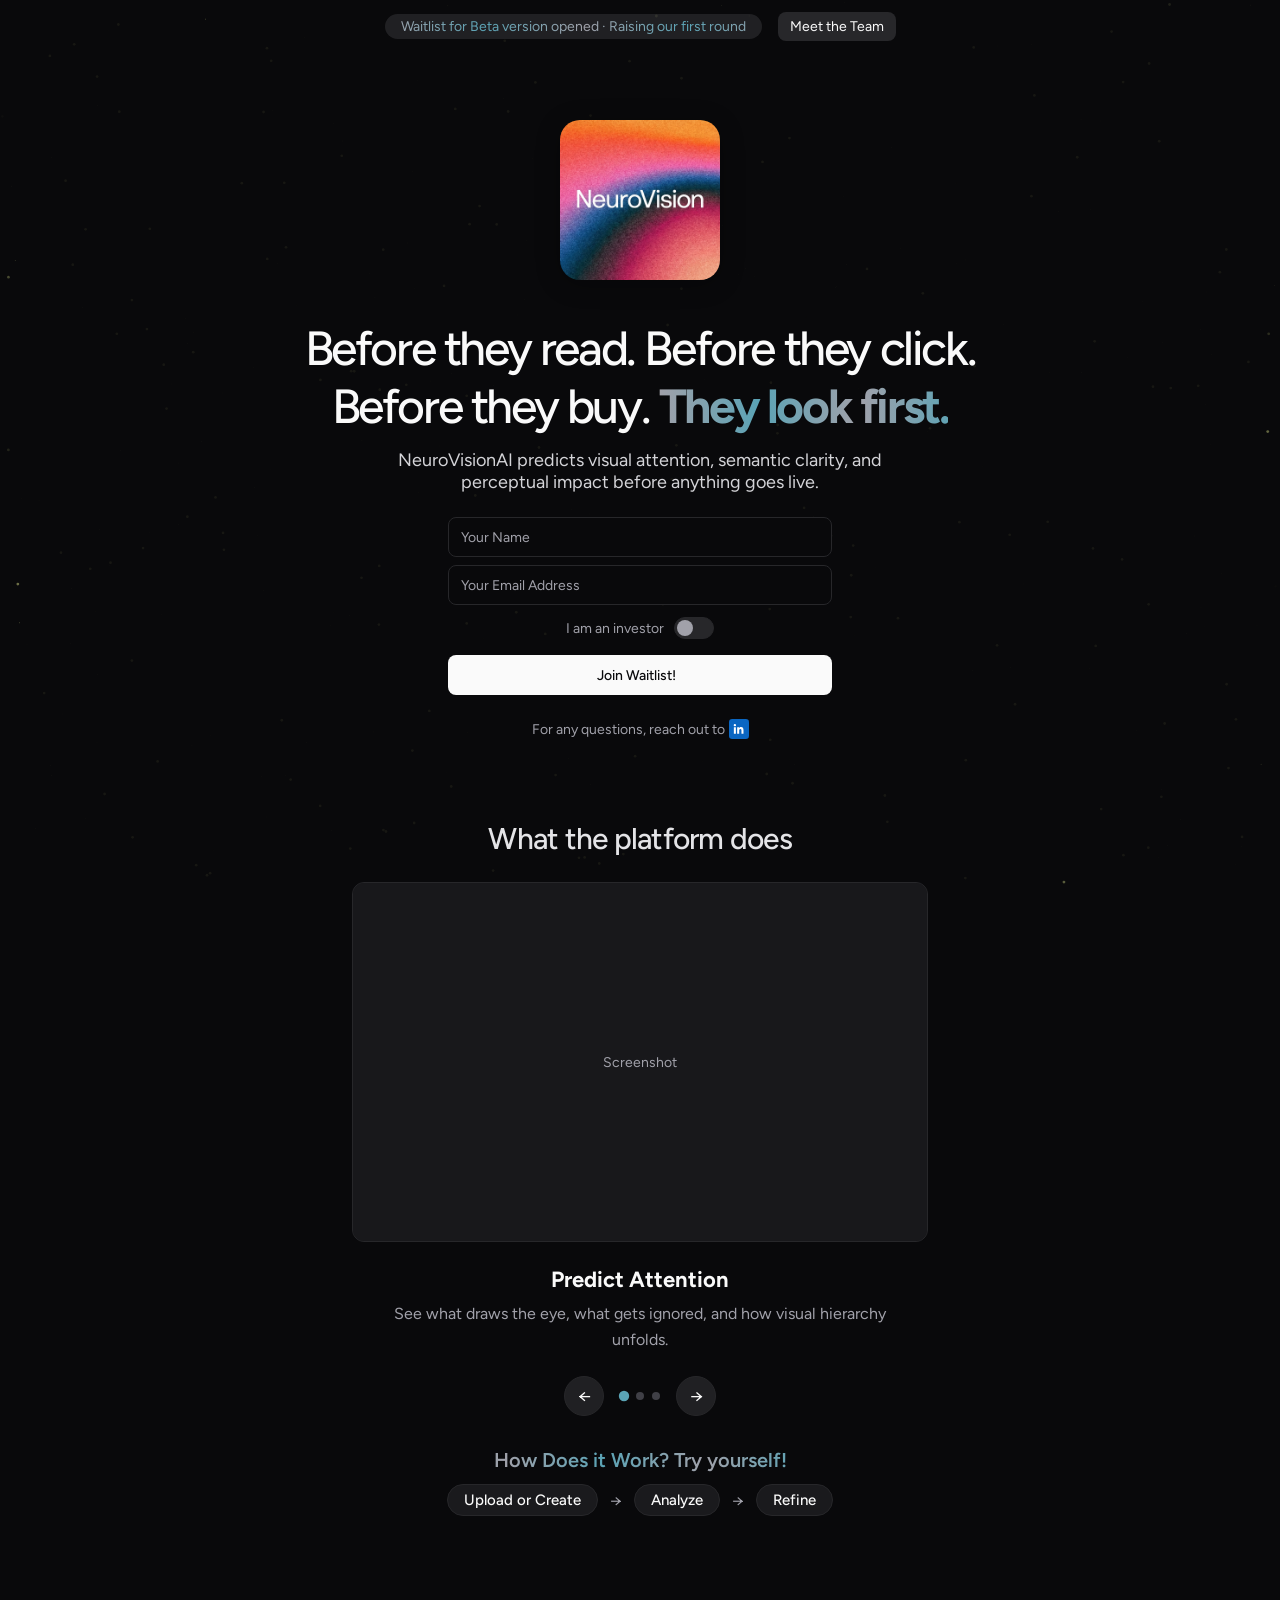
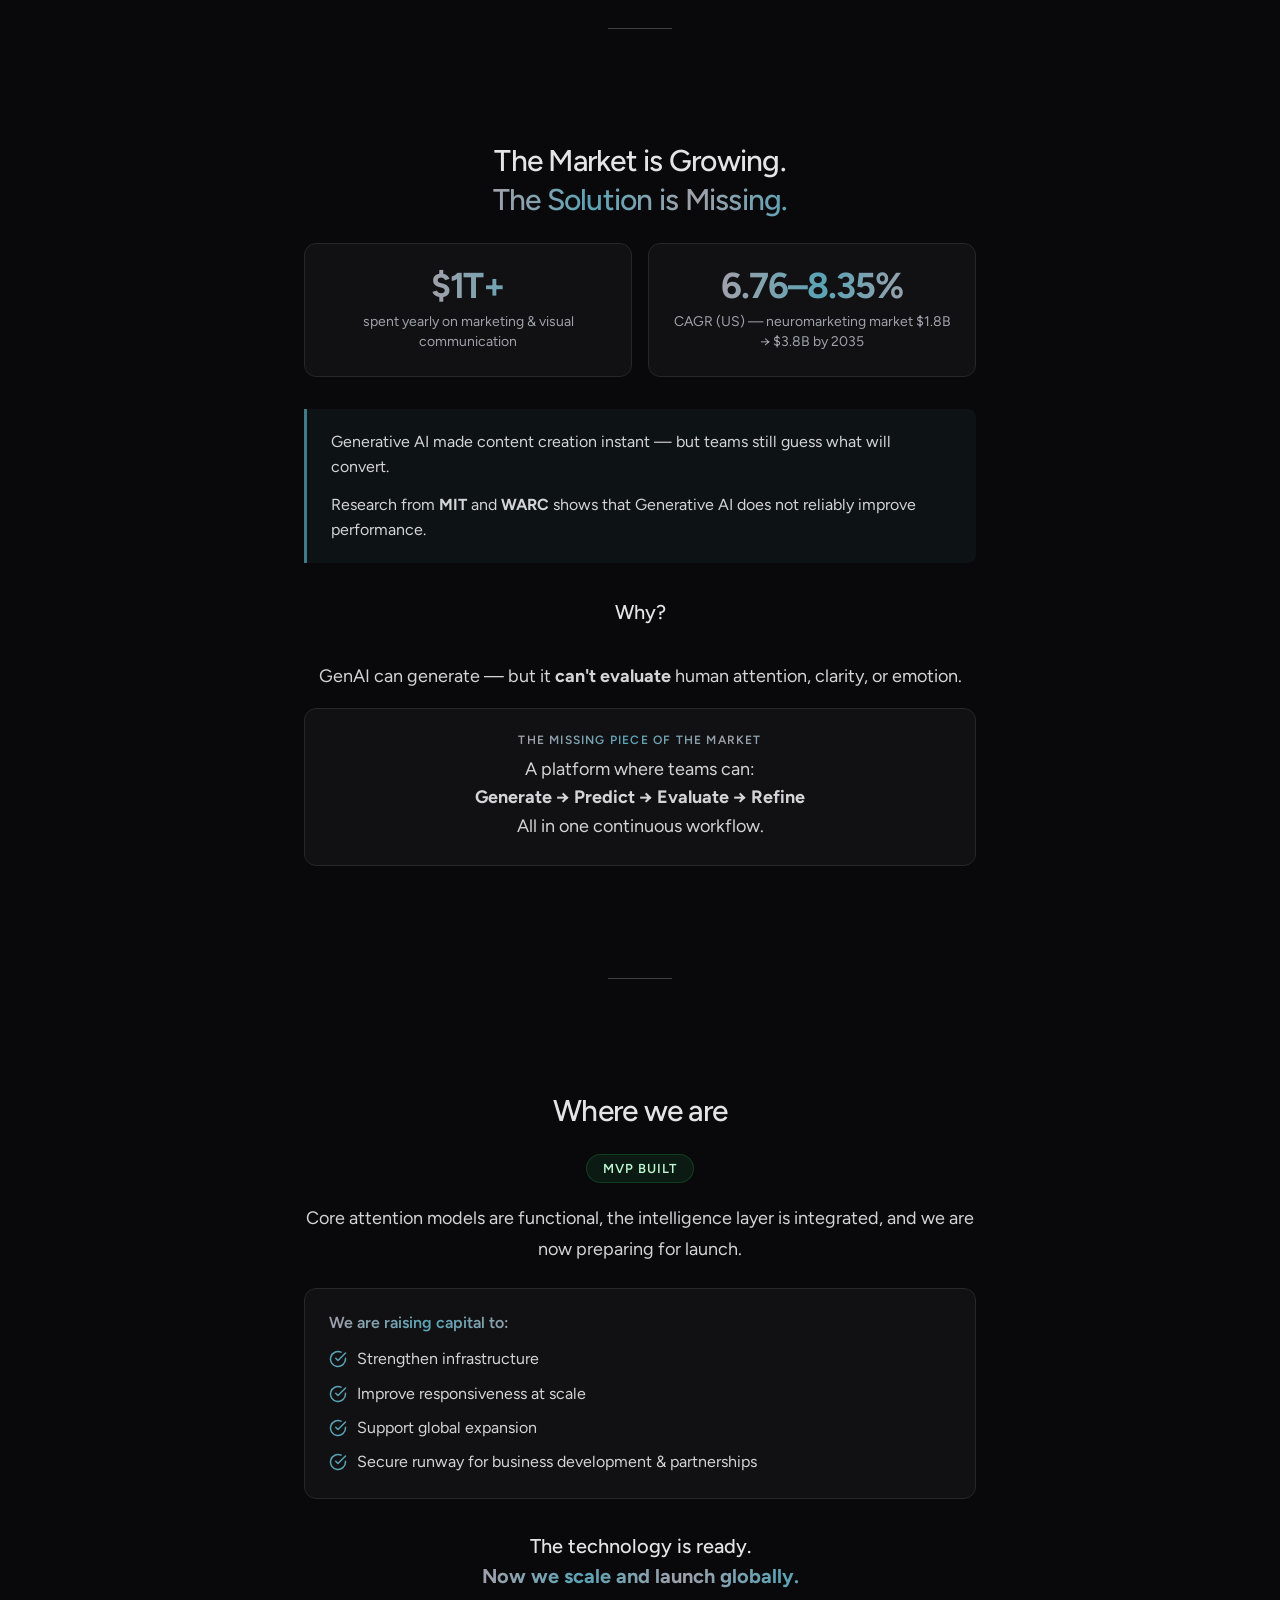
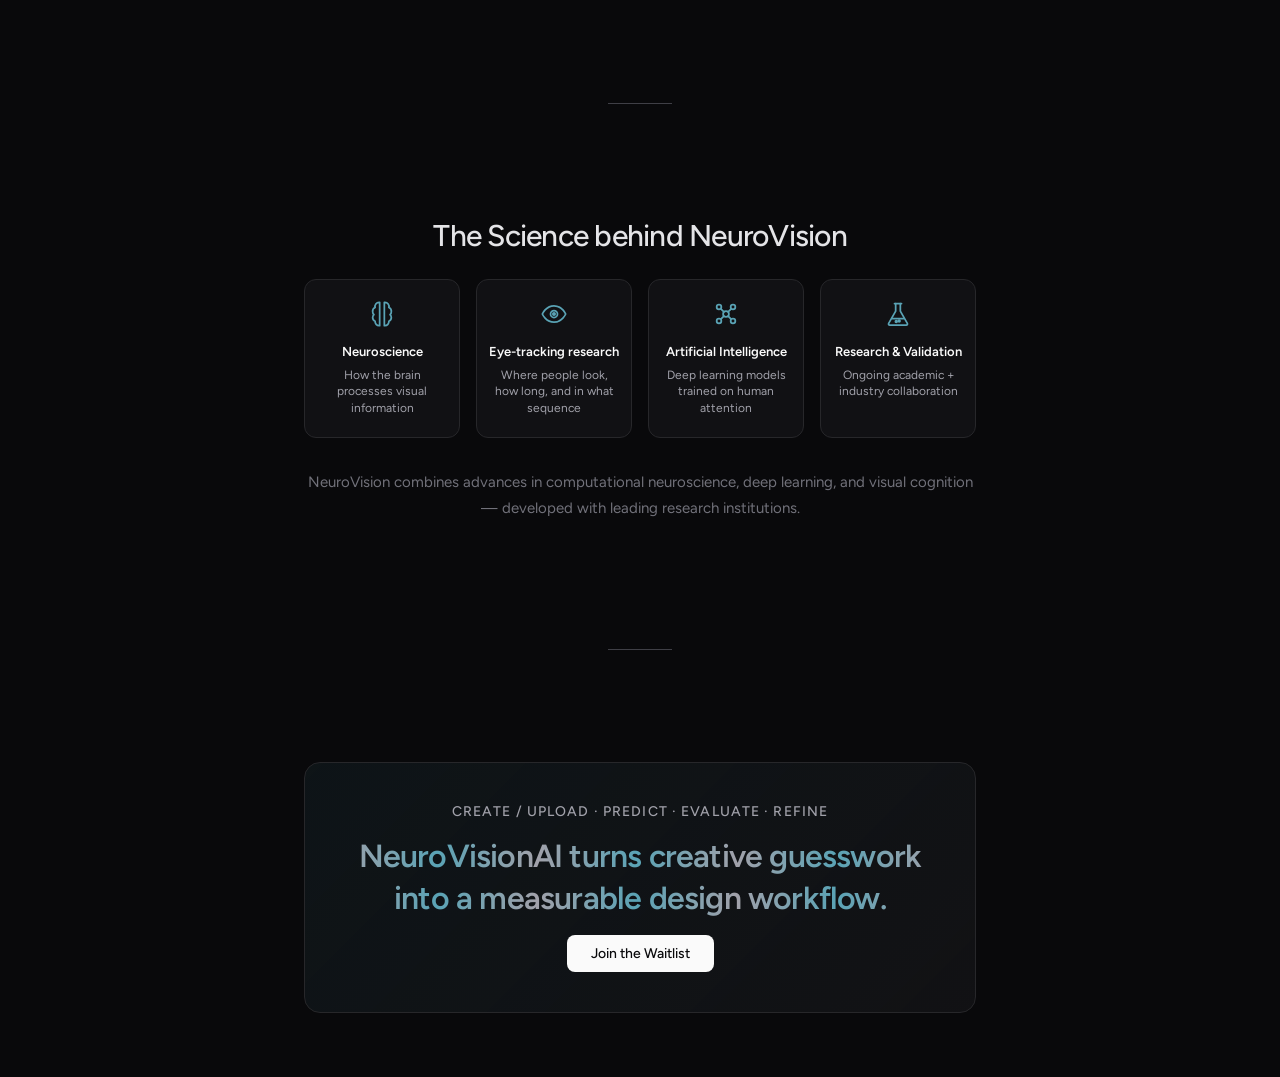
==== commit fc2bbea0: "fixes" ====
--- a/index.html
+++ b/index.html
@@ -24,17 +24,15 @@
   <main>
     <!-- Top nav -->
     <nav class="top-nav fade-in">
+      <div class="shimmer-badge">
+        <span class="shimmer-text">Waitlist for Beta version opened &middot; Raising our first round</span>
+      </div>
       <a href="about.html" class="about-link">Meet the Team</a>
     </nav>
 
     <section>
       <!-- CTA -->
       <div id="cta" class="fade-in fade-delay-1">
-        <div class="badge-container">
-          <div class="shimmer-badge">
-            <span class="shimmer-text">Waitlist for Beta version opened &middot; Raising our first round</span>
-          </div>
-        </div>
         <img src="assets/logo.png" alt="NeuroVisionAI logo" class="logo" />
         <h1 class="heading">Before they read. Before they click. Before they buy. <strong>They look first.</strong></h1>
         <p class="subheading">NeuroVisionAI predicts visual attention, semantic clarity, and perceptual impact before anything goes live.</p>
@@ -141,13 +139,13 @@
           </div>
           <div class="stat-card">
             <span class="stat-value">6.76–8.35%</span>
-            <span class="stat-label">CAG (US)* — neuromarketing market $1.8bil &rarr; $3.8bil by 2035</span>
+            <span class="stat-label">CAGR (US) — neuromarketing market $1.8B &rarr; $3.8B by 2035</span>
           </div>
         </div>
 
         <div class="callout-box">
           <p class="callout-text">Generative AI made content creation instant — but teams still guess what will convert.</p>
-          <p class="callout-text" style="margin-top: 0.75rem;">Research from <strong>MIT</strong> and <strong>WARC</strong> shows that generative AI does not significantly improve <strong>the actual effectiveness of designs.</strong></p>
+          <p class="callout-text" style="margin-top: 0.75rem;">Research from <strong>MIT</strong> and <strong>WARC</strong> shows that Generative AI does not reliably improve performance.</p>
         </div>
 
         <p class="section-text section-text-lg">Why?</p>
@@ -155,7 +153,7 @@
 
         <div class="solution-box">
           <p class="solution-label">The missing piece of the market</p>
-          <p class="solution-text">A platform where teams can <strong>generate, predict, evaluate, and refine</strong> visual content in one workflow.</p>
+          <p class="solution-text">A platform where teams can:<br><strong>Generate &rarr; Predict &rarr; Evaluate &rarr; Refine</strong><br>All in one continuous workflow.</p>
         </div>
       </div>
 
@@ -214,15 +212,15 @@
               <svg viewBox="0 0 24 24" width="28" height="28" fill="none" stroke="currentColor" stroke-width="1.5" stroke-linecap="round" stroke-linejoin="round"><path d="M9.5 2a3.5 3.5 0 0 0-3.4 4.4A3.5 3.5 0 0 0 4 10a3.5 3.5 0 0 0 1.1 2.6A3.5 3.5 0 0 0 4 15a3.5 3.5 0 0 0 2.1 3.2A3.5 3.5 0 0 0 9.5 22h.5v-20h-.5z"/><path d="M14.5 2a3.5 3.5 0 0 1 3.4 4.4A3.5 3.5 0 0 1 20 10a3.5 3.5 0 0 1-1.1 2.6A3.5 3.5 0 0 1 20 15a3.5 3.5 0 0 1-2.1 3.2A3.5 3.5 0 0 1 14.5 22h-.5V2h.5z"/></svg>
             </div>
             <h3 class="science-title">Neuroscience</h3>
-            <p class="science-desc">How the brain processes and prioritizes visual information</p>
+            <p class="science-desc">How the brain processes visual information</p>
           </div>
           <div class="science-card">
             <div class="science-icon">
               <!-- Eye icon -->
               <svg viewBox="0 0 24 24" width="28" height="28" fill="none" stroke="currentColor" stroke-width="1.5" stroke-linecap="round" stroke-linejoin="round"><path d="M2 12s3-7 10-7 10 7 10 7-3 7-10 7-10-7-10-7z"/><circle cx="12" cy="12" r="3"/><circle cx="12" cy="12" r="1" fill="currentColor"/></svg>
             </div>
-            <h3 class="science-title">Eye-tracking</h3>
-            <p class="science-desc">Predicting where people look, how long, and in what order</p>
+            <h3 class="science-title">Eye-tracking research</h3>
+            <p class="science-desc">Where people look, how long, and in what sequence</p>
           </div>
           <div class="science-card">
             <div class="science-icon">
@@ -230,7 +228,7 @@
               <svg viewBox="0 0 24 24" width="28" height="28" fill="none" stroke="currentColor" stroke-width="1.5" stroke-linecap="round" stroke-linejoin="round"><circle cx="6" cy="6" r="2"/><circle cx="18" cy="6" r="2"/><circle cx="6" cy="18" r="2"/><circle cx="18" cy="18" r="2"/><circle cx="12" cy="12" r="2.5"/><line x1="7.8" y1="7.8" x2="10.2" y2="10.2"/><line x1="16.2" y1="7.8" x2="13.8" y2="10.2"/><line x1="7.8" y1="16.2" x2="10.2" y2="13.8"/><line x1="16.2" y1="16.2" x2="13.8" y2="13.8"/></svg>
             </div>
             <h3 class="science-title">Artificial Intelligence</h3>
-            <p class="science-desc">Deep neural networks trained on large datasets to predict human attention</p>
+            <p class="science-desc">Deep learning models trained on human attention</p>
           </div>
           <div class="science-card">
             <div class="science-icon">
@@ -238,11 +236,11 @@
               <svg viewBox="0 0 24 24" width="28" height="28" fill="none" stroke="currentColor" stroke-width="1.5" stroke-linecap="round" stroke-linejoin="round"><path d="M9 3h6"/><path d="M10 3v6.5L4 20a1 1 0 0 0 .87 1.5h14.26A1 1 0 0 0 20 20l-6-10.5V3"/><path d="M7.5 16h9"/><circle cx="13" cy="18" r="0.75" fill="currentColor"/><circle cx="10.5" cy="18.5" r="0.75" fill="currentColor"/></svg>
             </div>
             <h3 class="science-title">Research &amp; Validation</h3>
-            <p class="science-desc">We actively work on academic and industrial research to push knowledge in these areas</p>
-          </div>
-        </div>
-
-        <p class="section-text science-collab">NeuroVision combines advances in computational neuroscience, deep learning, and visual attention research developed in collaboration with leading academic institutions and global industry partners.</p>
+            <p class="science-desc">Ongoing academic + industry collaboration</p>
+          </div>
+        </div>
+
+        <p class="section-text science-collab">NeuroVision combines advances in computational neuroscience, deep learning, and visual cognition<br>— developed with leading research institutions.</p>
       </div>
 
       <div class="divider"></div>
--- a/style.css
+++ b/style.css
@@ -998,9 +998,14 @@
 .top-nav {
   position: fixed;
   top: 0;
+  left: 0;
   right: 0;
   z-index: 50;
-  padding: 1rem;
+  padding: 0.75rem 1rem;
+  display: flex;
+  align-items: center;
+  justify-content: center;
+  gap: 1rem;
 }
 
 .about-link {
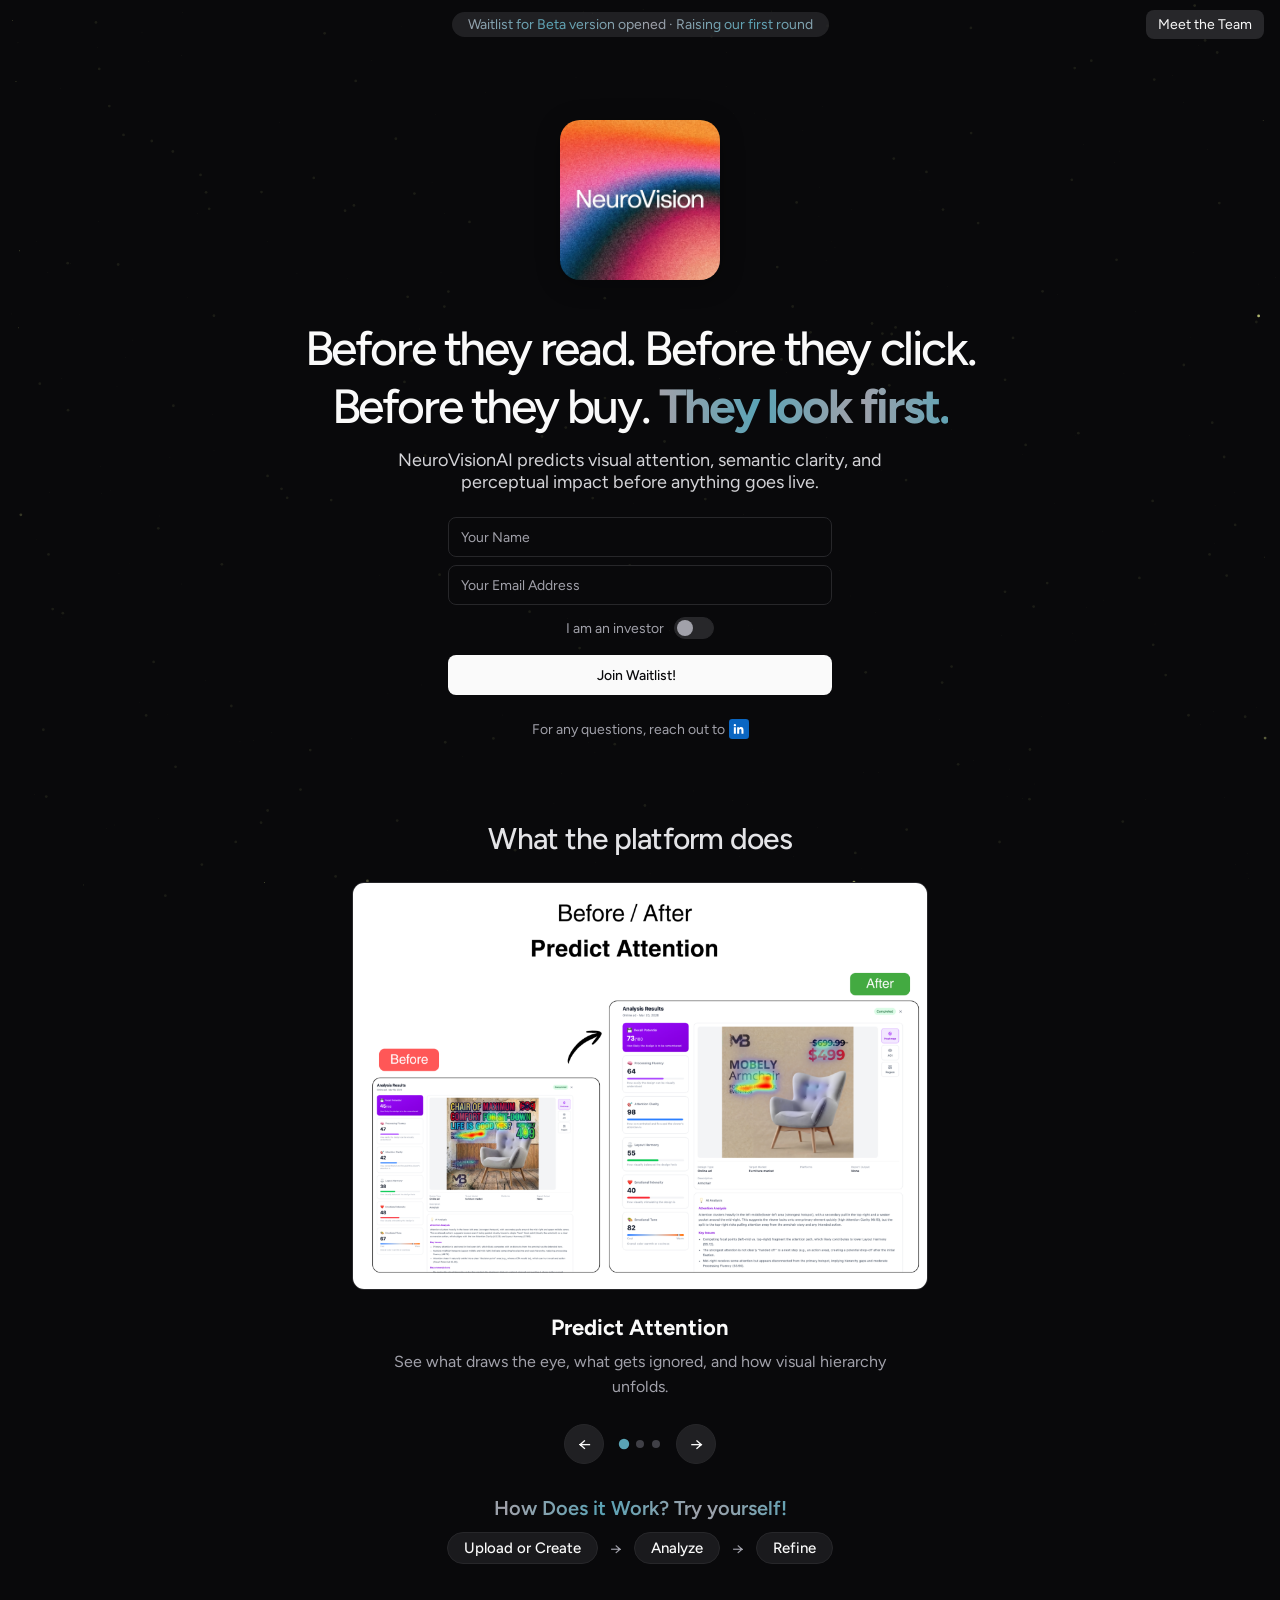
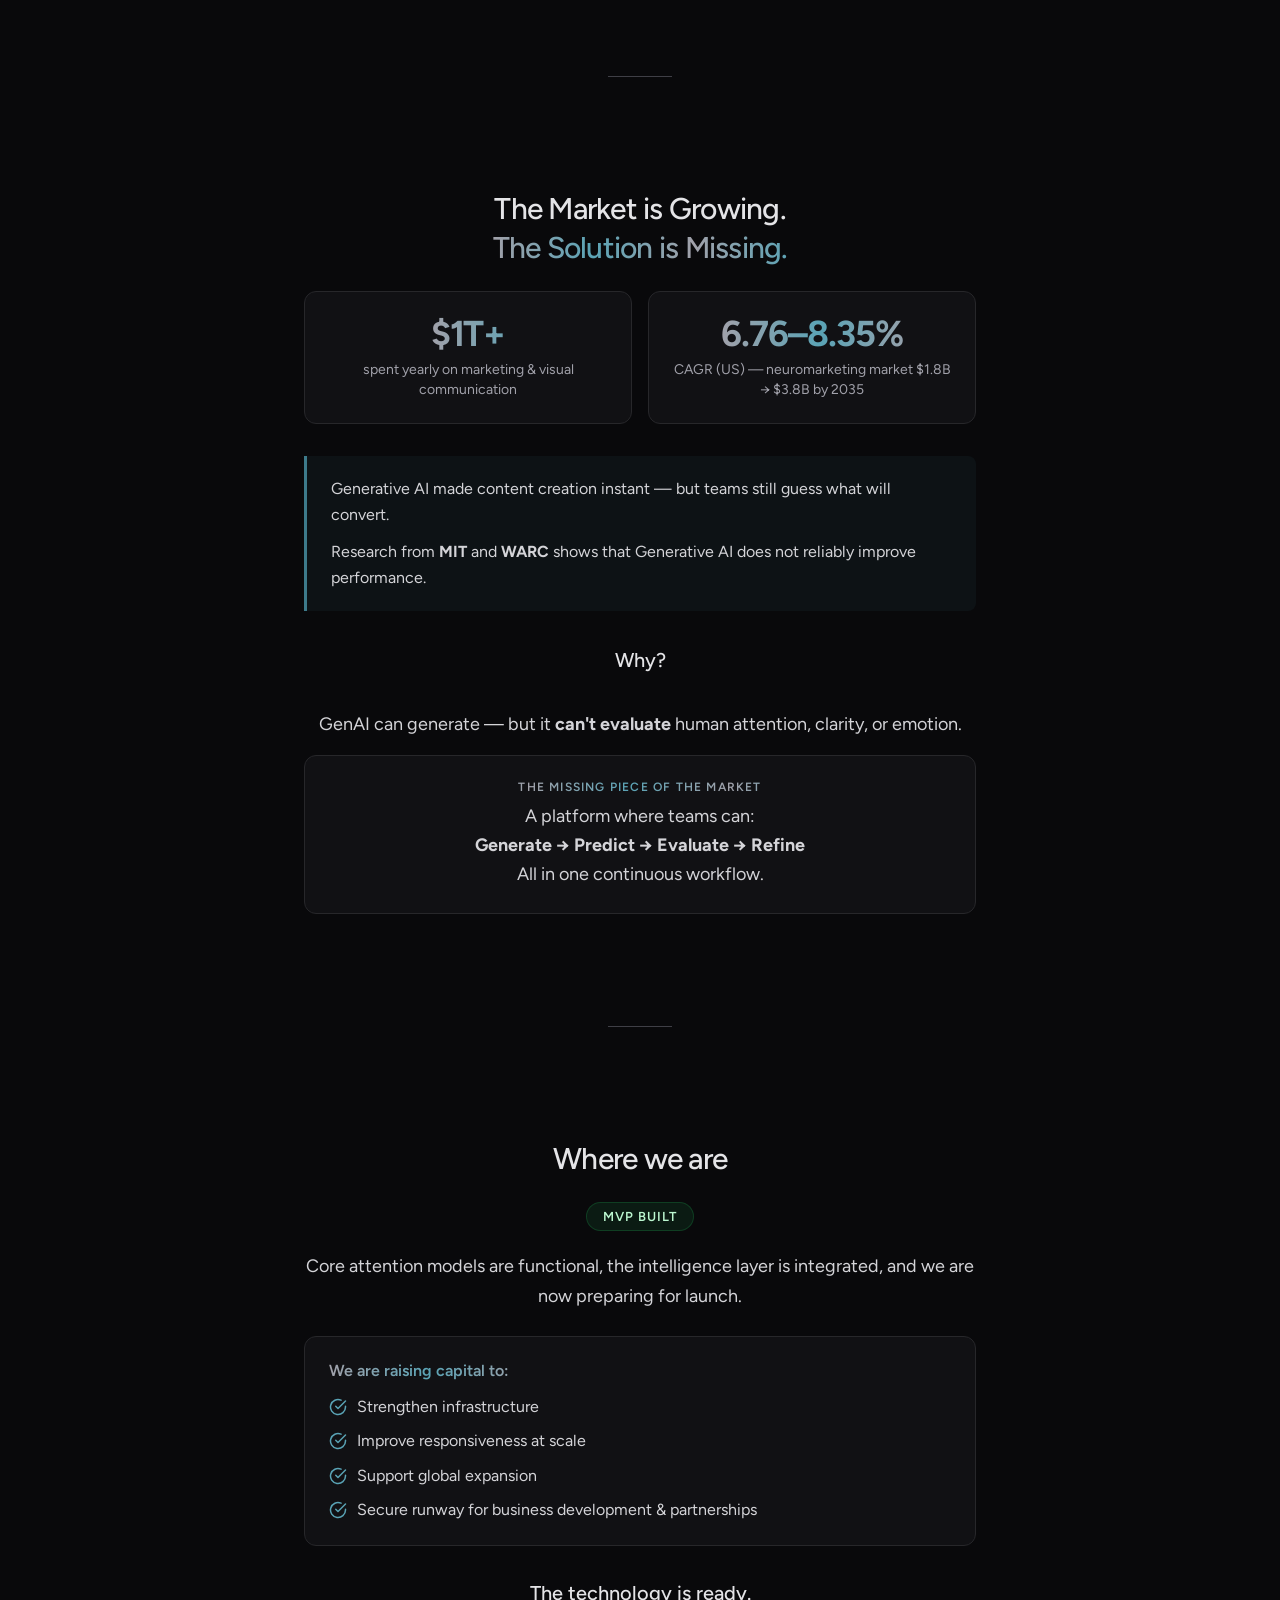
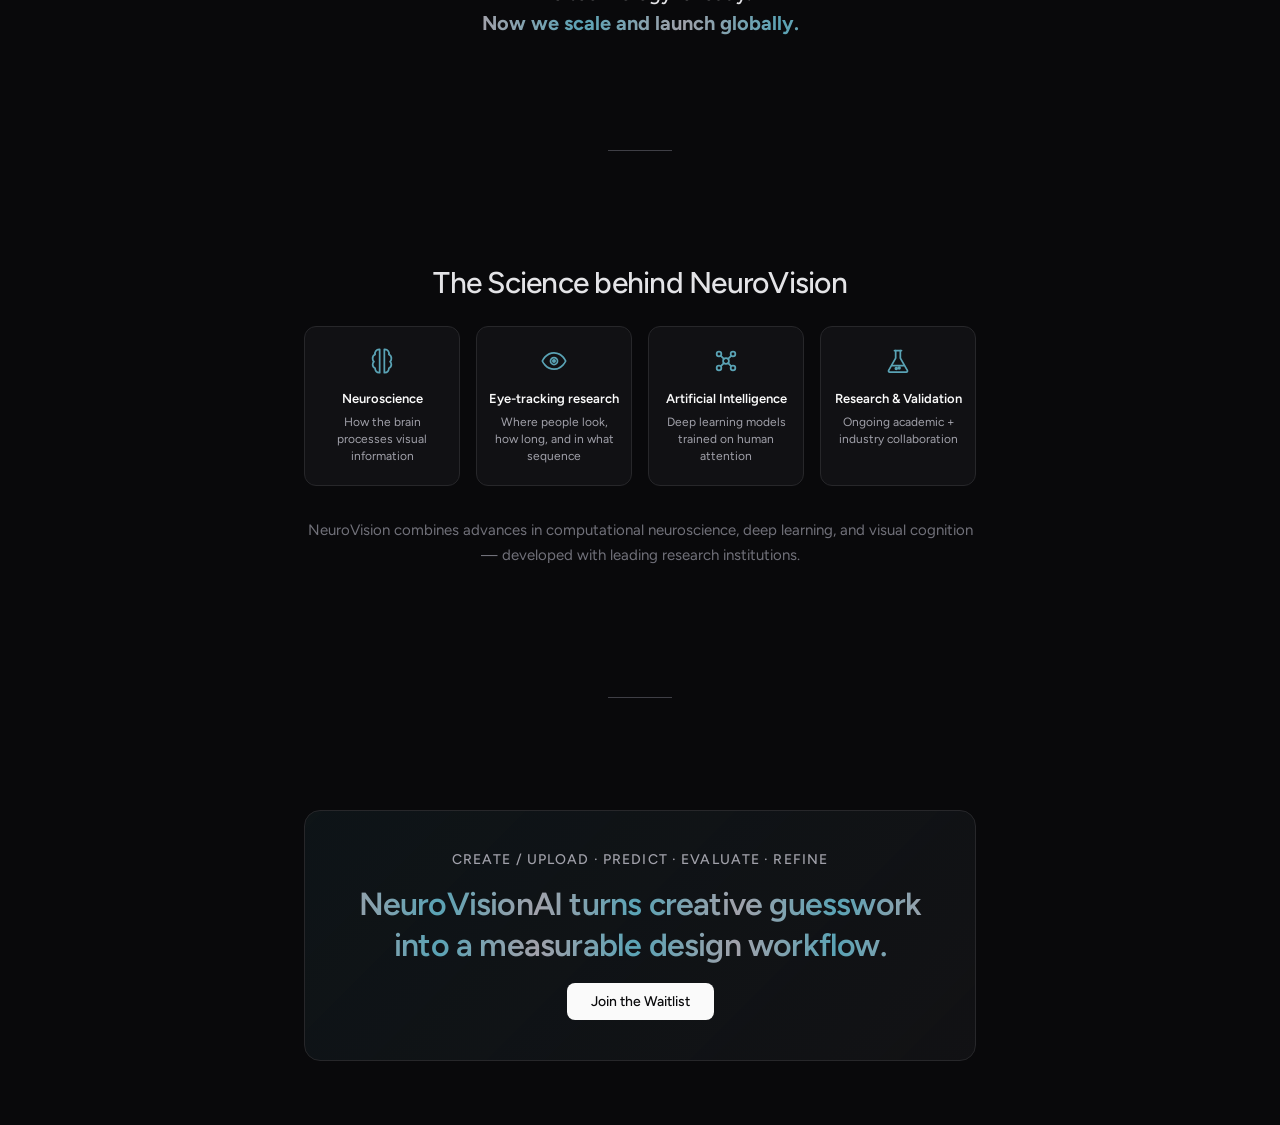
==== commit bda04d78: "adding graphipc to slider" ====
--- a/index.html
+++ b/index.html
@@ -72,7 +72,7 @@
             <!-- Slide 1 -->
             <div class="slide active" data-index="0">
               <div class="slide-image">
-                <img src="assets/feature-predict.png" alt="Predict Attention — Analysis Results" onerror="this.style.display='none'" />
+                <img src="assets/feature-predict.webp" alt="Predict Attention — Before and After Analysis Results" onerror="this.style.display='none'" />
                 <div class="image-placeholder">Screenshot</div>
               </div>
               <div class="slide-content">
--- a/style.css
+++ b/style.css
@@ -655,7 +655,6 @@
   position: relative;
   width: 100%;
   max-width: 36rem;
-  aspect-ratio: 16 / 10;
   border-radius: 0.75rem;
   overflow: hidden;
   background: #18181b;
@@ -664,8 +663,9 @@
 
 .slide-image img {
   width: 100%;
-  height: 100%;
-  object-fit: cover;
+  height: auto;
+  display: block;
+  object-fit: contain;
 }
 
 .slide-image img + .image-placeholder {
@@ -1005,7 +1005,11 @@
   display: flex;
   align-items: center;
   justify-content: center;
-  gap: 1rem;
+}
+
+.top-nav .about-link {
+  position: absolute;
+  right: 1rem;
 }
 
 .about-link {
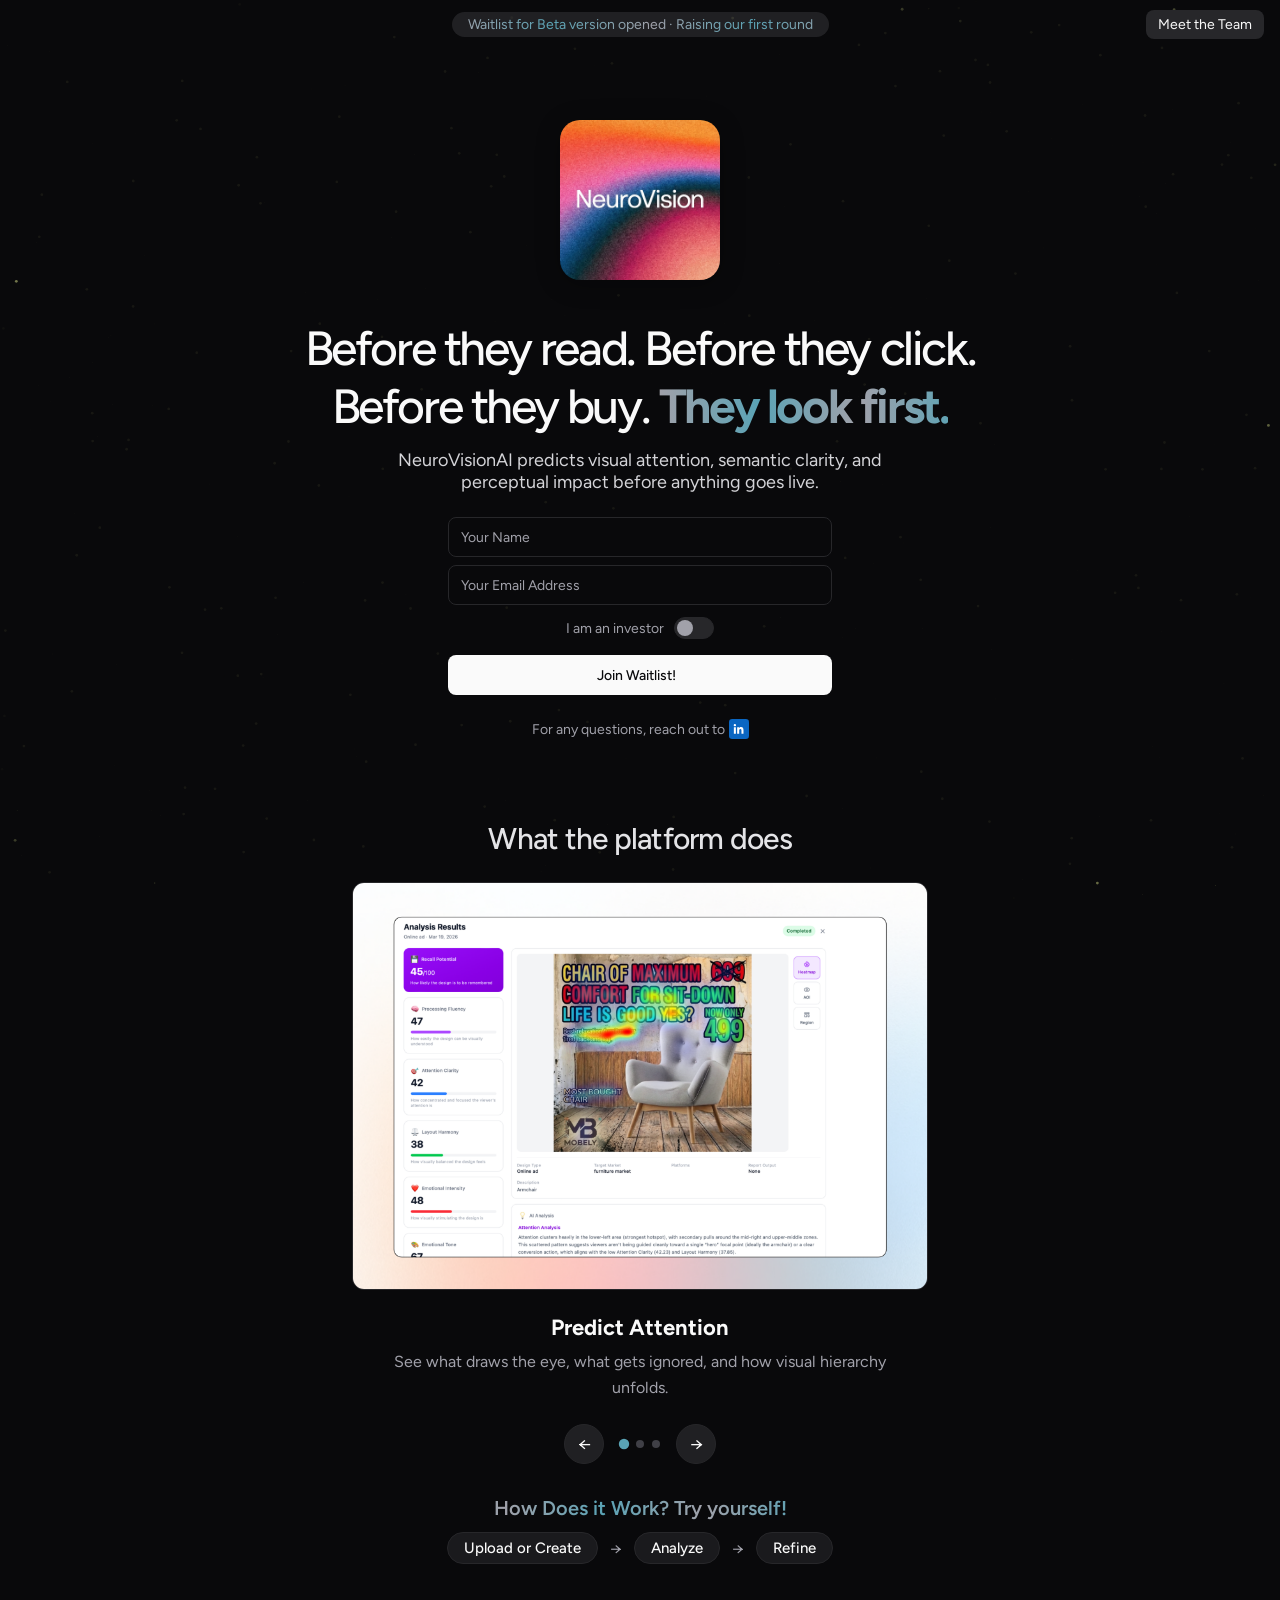
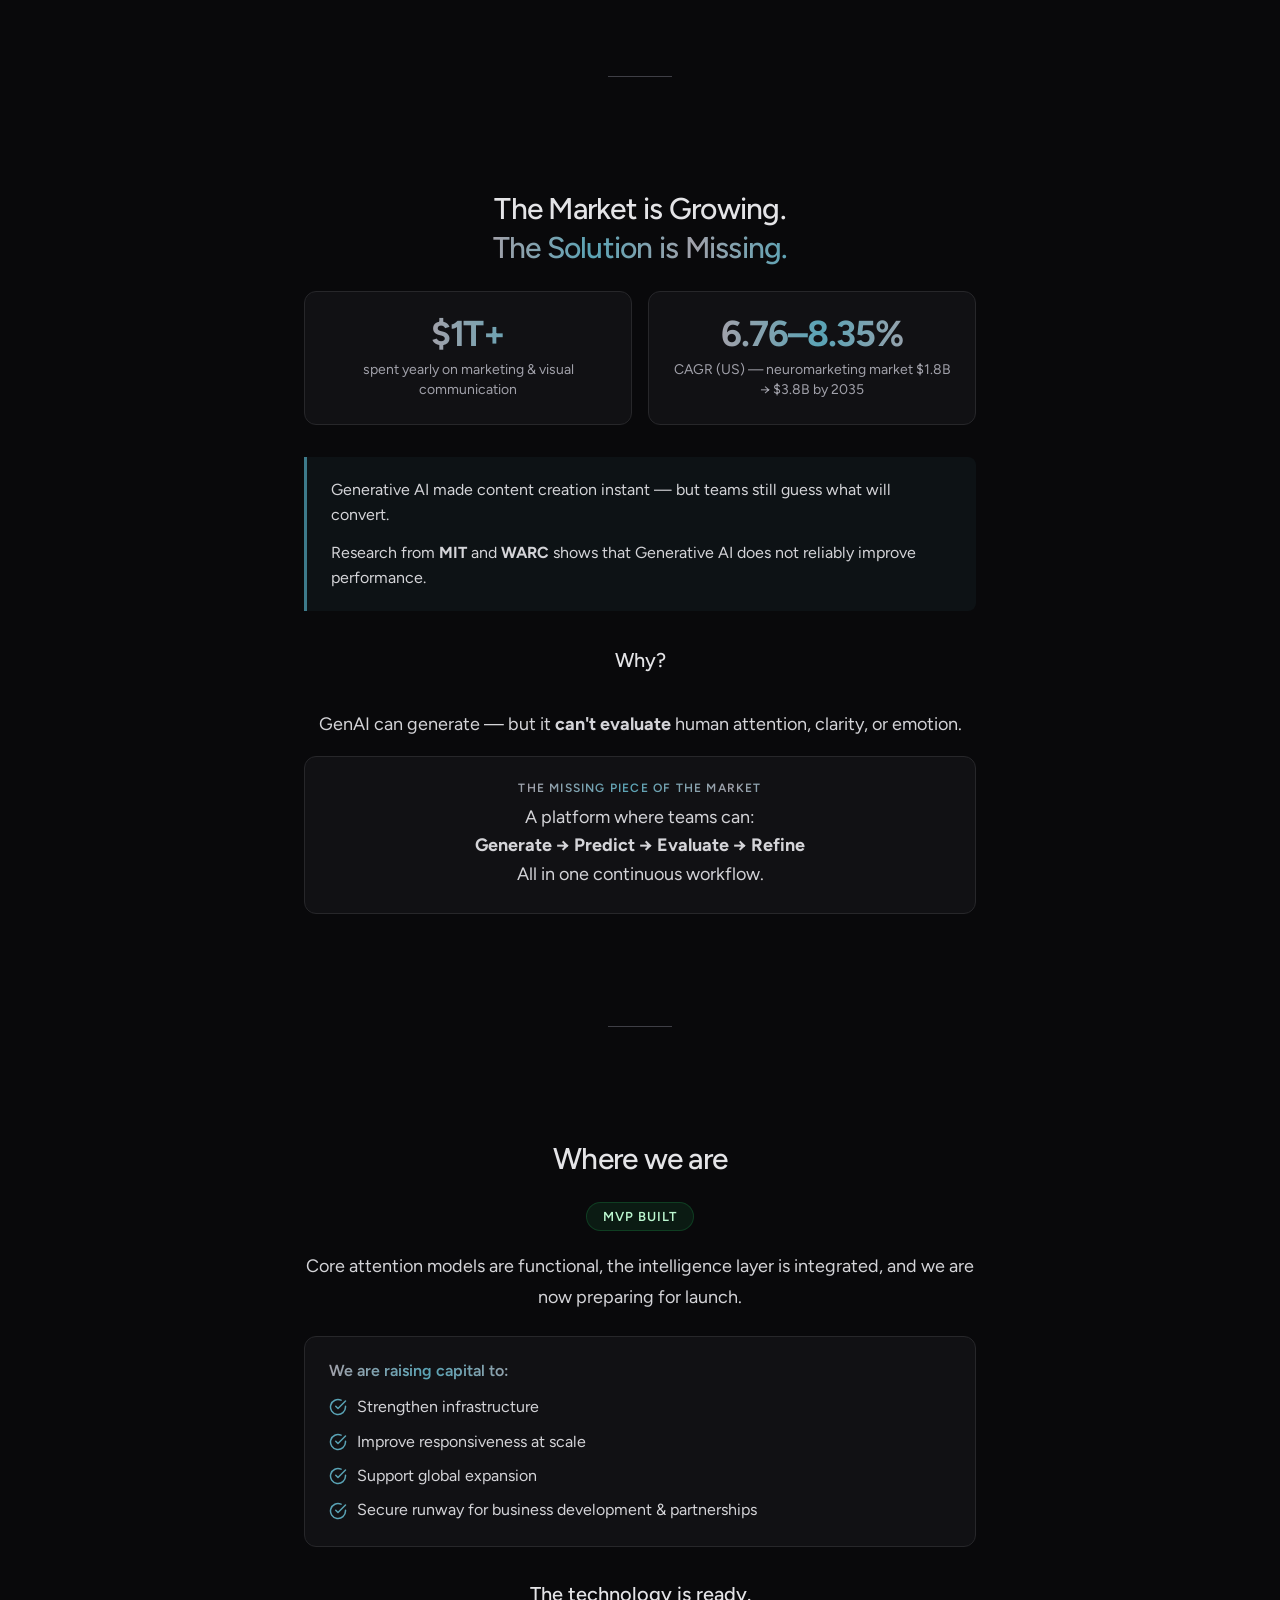
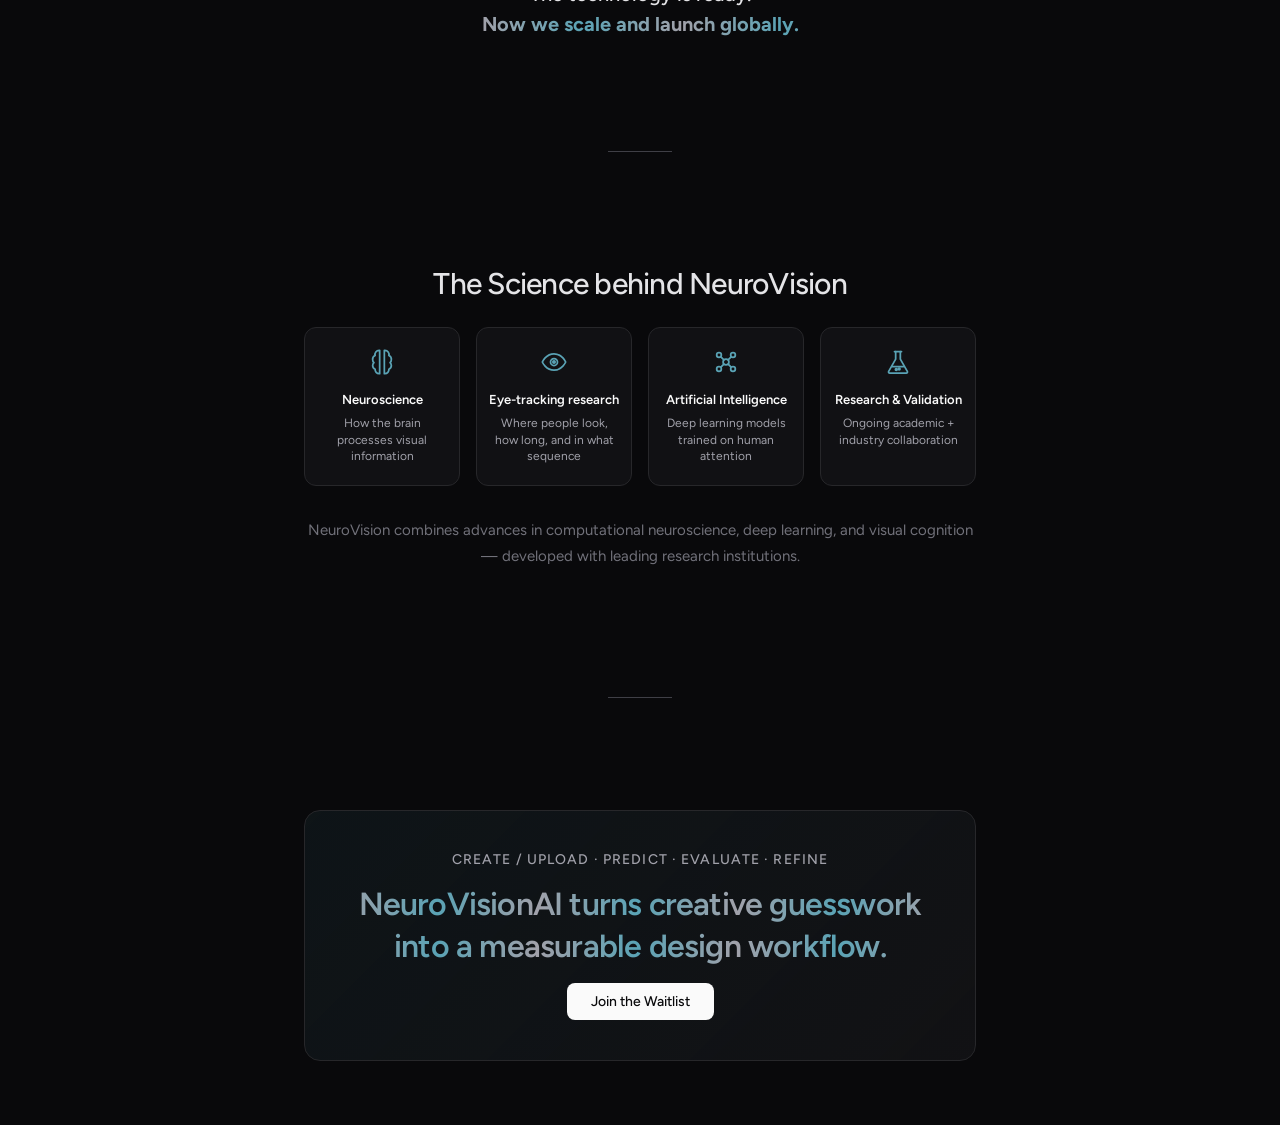
==== commit eac22927: "updating assets" ====
--- a/index.html
+++ b/index.html
@@ -72,7 +72,7 @@
             <!-- Slide 1 -->
             <div class="slide active" data-index="0">
               <div class="slide-image">
-                <img src="assets/feature-predict.webp" alt="Predict Attention — Before and After Analysis Results" onerror="this.style.display='none'" />
+                <img src="assets/feature-predict-new.webp" alt="Predict Attention — Analysis Results" onerror="this.style.display='none'" />
                 <div class="image-placeholder">Screenshot</div>
               </div>
               <div class="slide-content">
@@ -83,7 +83,7 @@
             <!-- Slide 2 -->
             <div class="slide" data-index="1">
               <div class="slide-image">
-                <img src="assets/feature-understand.png" alt="Understand Meaning — Insight Report" onerror="this.style.display='none'" />
+                <img src="assets/feature-understand.webp" alt="Understand Meaning — Insight Report" onerror="this.style.display='none'" />
                 <div class="image-placeholder">Screenshot</div>
               </div>
               <div class="slide-content">
@@ -94,7 +94,7 @@
             <!-- Slide 3 -->
             <div class="slide" data-index="2">
               <div class="slide-image">
-                <img src="assets/feature-refine.png" alt="Refine Creatives" onerror="this.style.display='none'" />
+                <img src="assets/feature-refine.webp" alt="Refine Creatives" onerror="this.style.display='none'" />
                 <div class="image-placeholder">Screenshot</div>
               </div>
               <div class="slide-content">
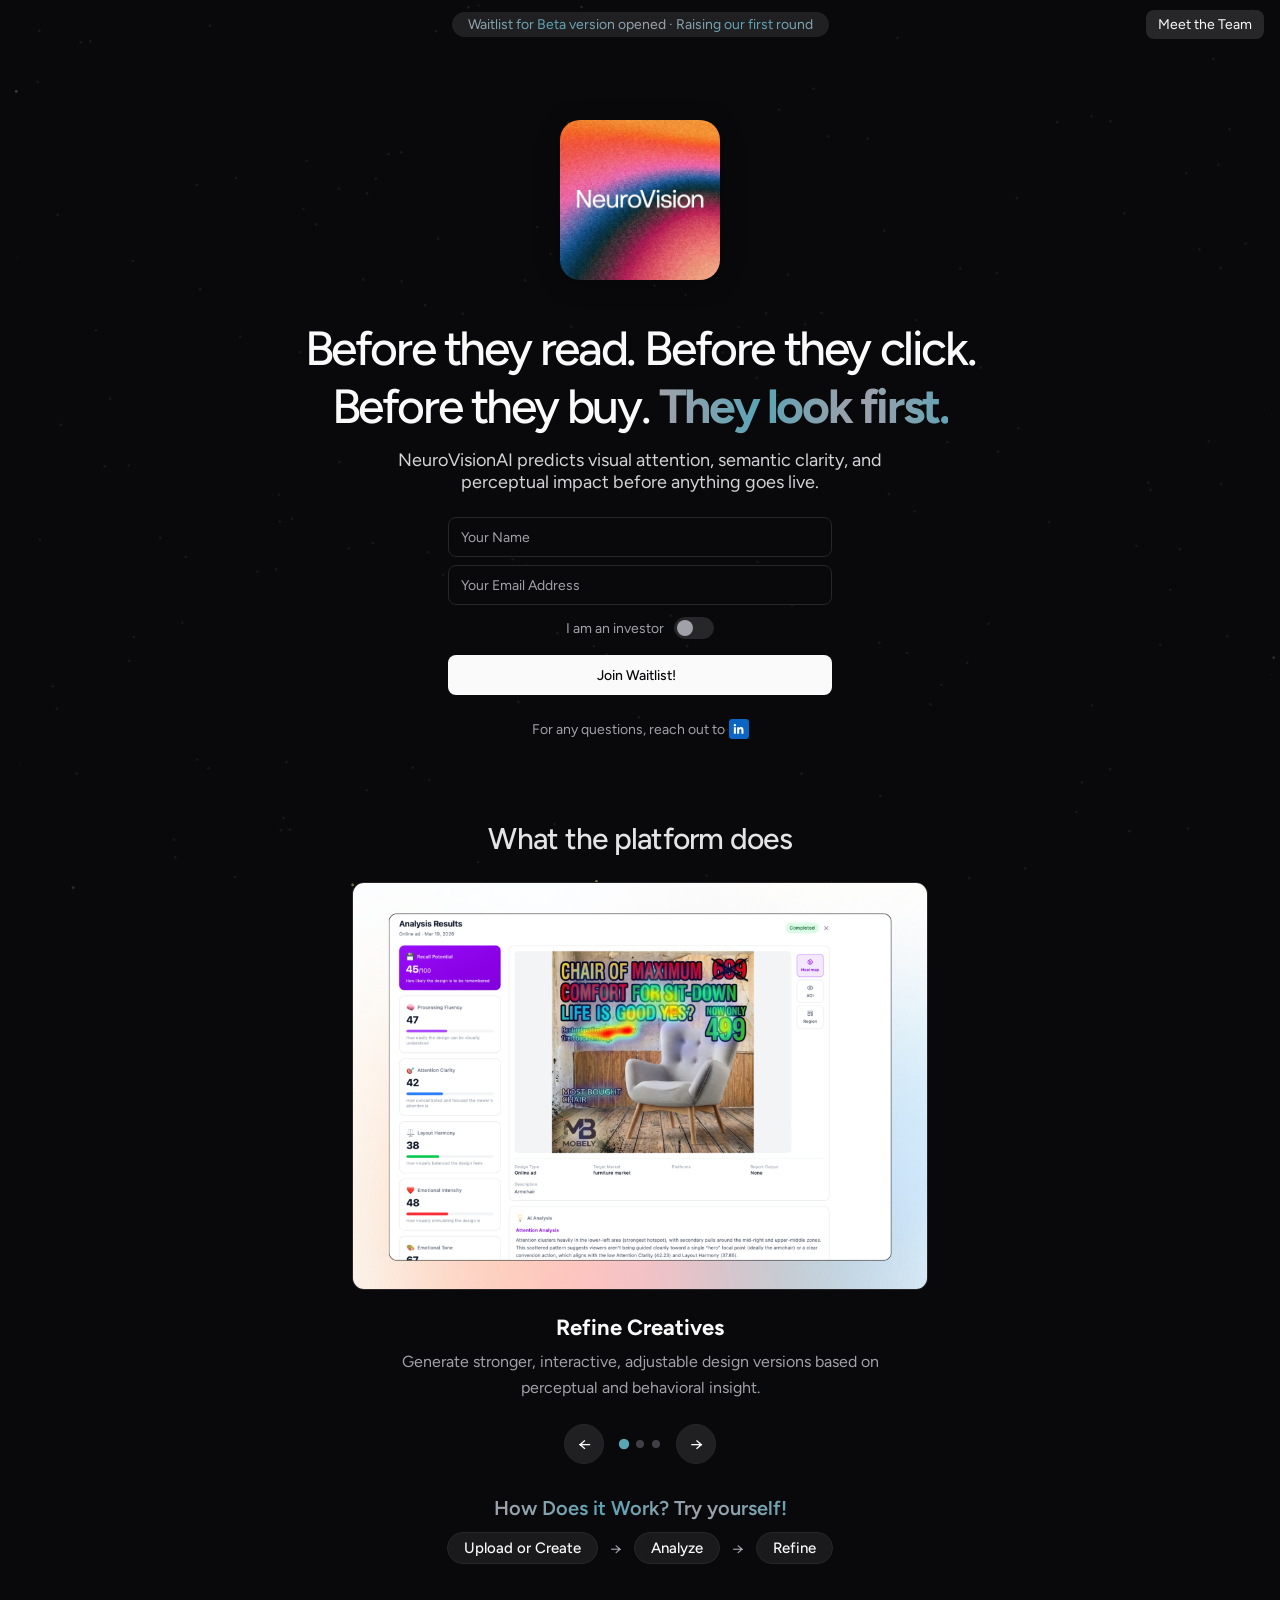
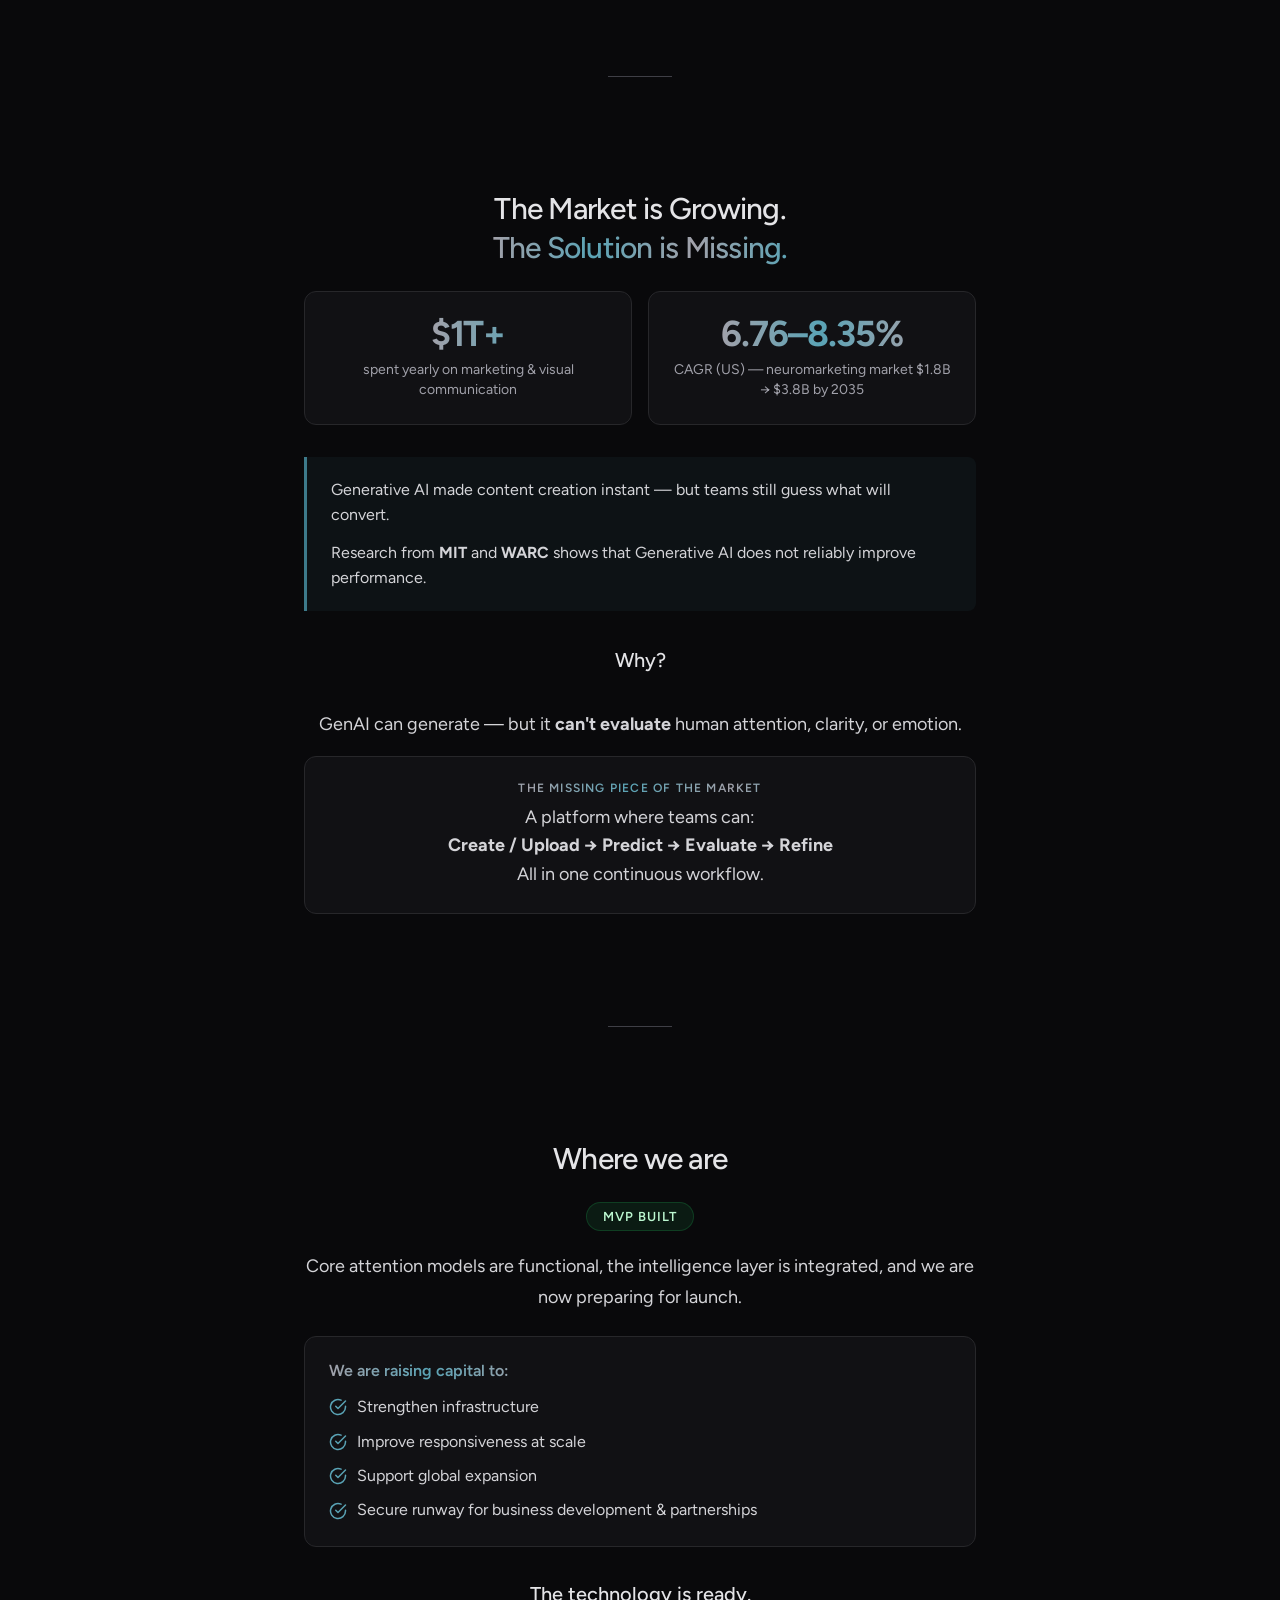
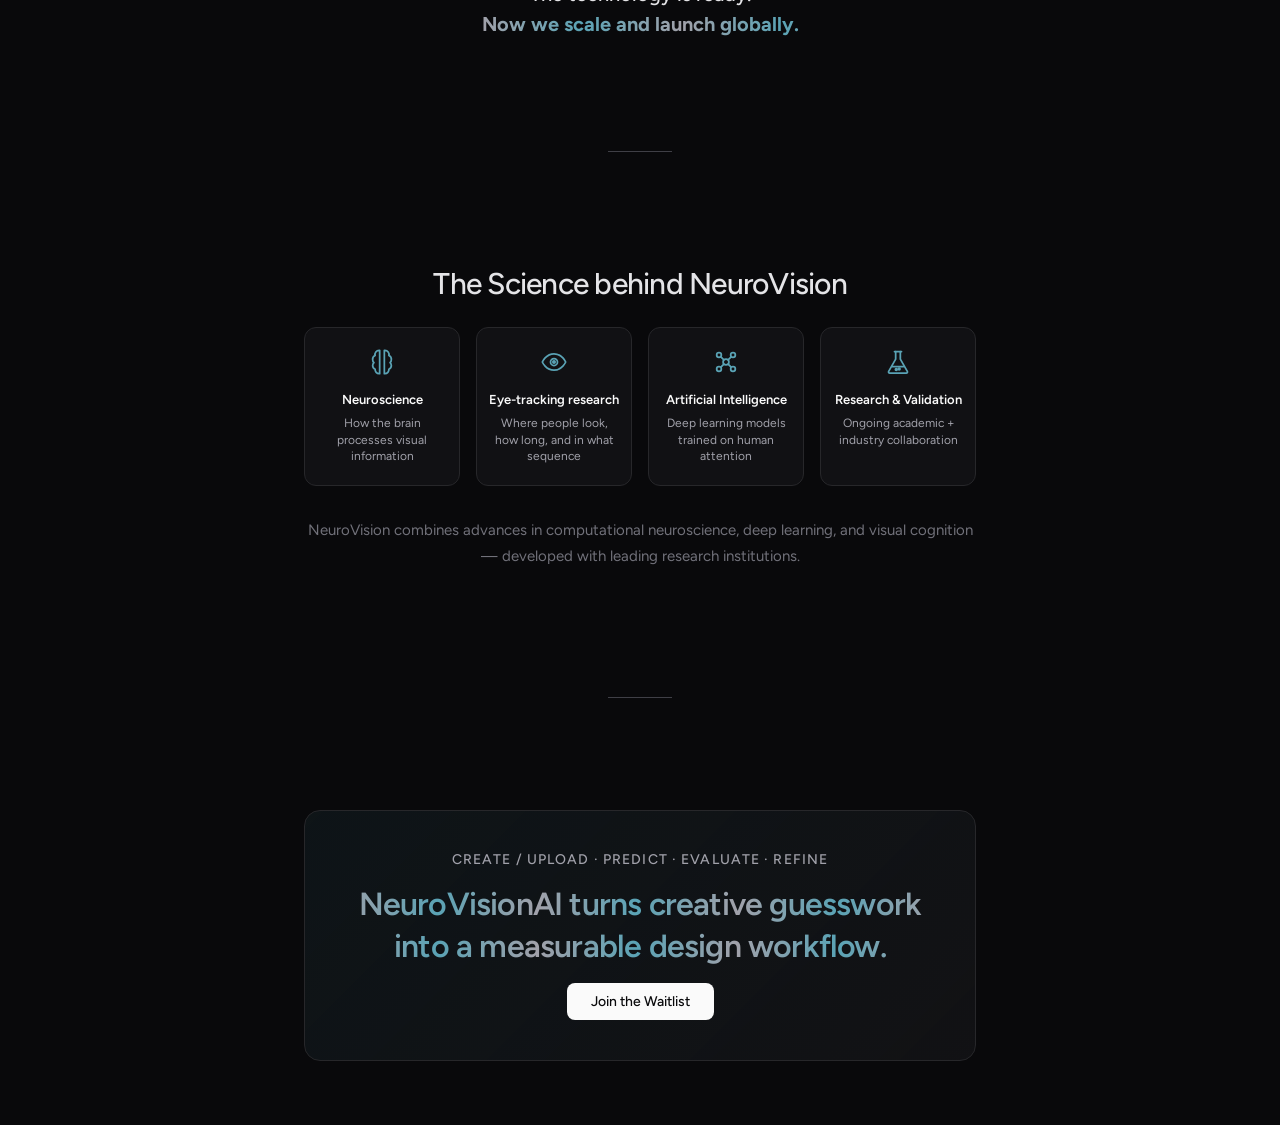
==== commit cc175909: "update" ====
--- a/index.html
+++ b/index.html
@@ -72,7 +72,18 @@
             <!-- Slide 1 -->
             <div class="slide active" data-index="0">
               <div class="slide-image">
-                <img src="assets/feature-predict-new.webp" alt="Predict Attention — Analysis Results" onerror="this.style.display='none'" />
+                <img src="assets/feature-refine-new.webp" alt="Refine Creatives — Analysis Results" onerror="this.style.display='none'" />
+                <div class="image-placeholder">Screenshot</div>
+              </div>
+              <div class="slide-content">
+                <h3 class="slide-title">Refine Creatives</h3>
+                <p class="slide-text">Generate stronger, interactive, adjustable design versions based on perceptual and behavioral insight.</p>
+              </div>
+            </div>
+            <!-- Slide 2 -->
+            <div class="slide" data-index="1">
+              <div class="slide-image">
+                <img src="assets/feature-predict-new2.webp" alt="Predict Attention — Analysis Results" onerror="this.style.display='none'" />
                 <div class="image-placeholder">Screenshot</div>
               </div>
               <div class="slide-content">
@@ -80,26 +91,15 @@
                 <p class="slide-text">See what draws the eye, what gets ignored, and how visual hierarchy unfolds.</p>
               </div>
             </div>
-            <!-- Slide 2 -->
-            <div class="slide" data-index="1">
+            <!-- Slide 3 -->
+            <div class="slide" data-index="2">
               <div class="slide-image">
-                <img src="assets/feature-understand.webp" alt="Understand Meaning — Insight Report" onerror="this.style.display='none'" />
+                <img src="assets/feature-understand-new.webp" alt="Understand Meaning — Insight Report" onerror="this.style.display='none'" />
                 <div class="image-placeholder">Screenshot</div>
               </div>
               <div class="slide-content">
                 <h3 class="slide-title">Understand Meaning</h3>
                 <p class="slide-text">Evaluate what the design communicates, how it is interpreted, and the response it is likely to create.</p>
-              </div>
-            </div>
-            <!-- Slide 3 -->
-            <div class="slide" data-index="2">
-              <div class="slide-image">
-                <img src="assets/feature-refine.webp" alt="Refine Creatives" onerror="this.style.display='none'" />
-                <div class="image-placeholder">Screenshot</div>
-              </div>
-              <div class="slide-content">
-                <h3 class="slide-title">Refine Creatives</h3>
-                <p class="slide-text">Generate stronger, interactive, adjustable design versions based on perceptual and behavioral insight.</p>
               </div>
             </div>
           </div>
@@ -153,7 +153,7 @@
 
         <div class="solution-box">
           <p class="solution-label">The missing piece of the market</p>
-          <p class="solution-text">A platform where teams can:<br><strong>Generate &rarr; Predict &rarr; Evaluate &rarr; Refine</strong><br>All in one continuous workflow.</p>
+          <p class="solution-text">A platform where teams can:<br><strong>Create / Upload &rarr; Predict &rarr; Evaluate &rarr; Refine</strong><br>All in one continuous workflow.</p>
         </div>
       </div>
 
